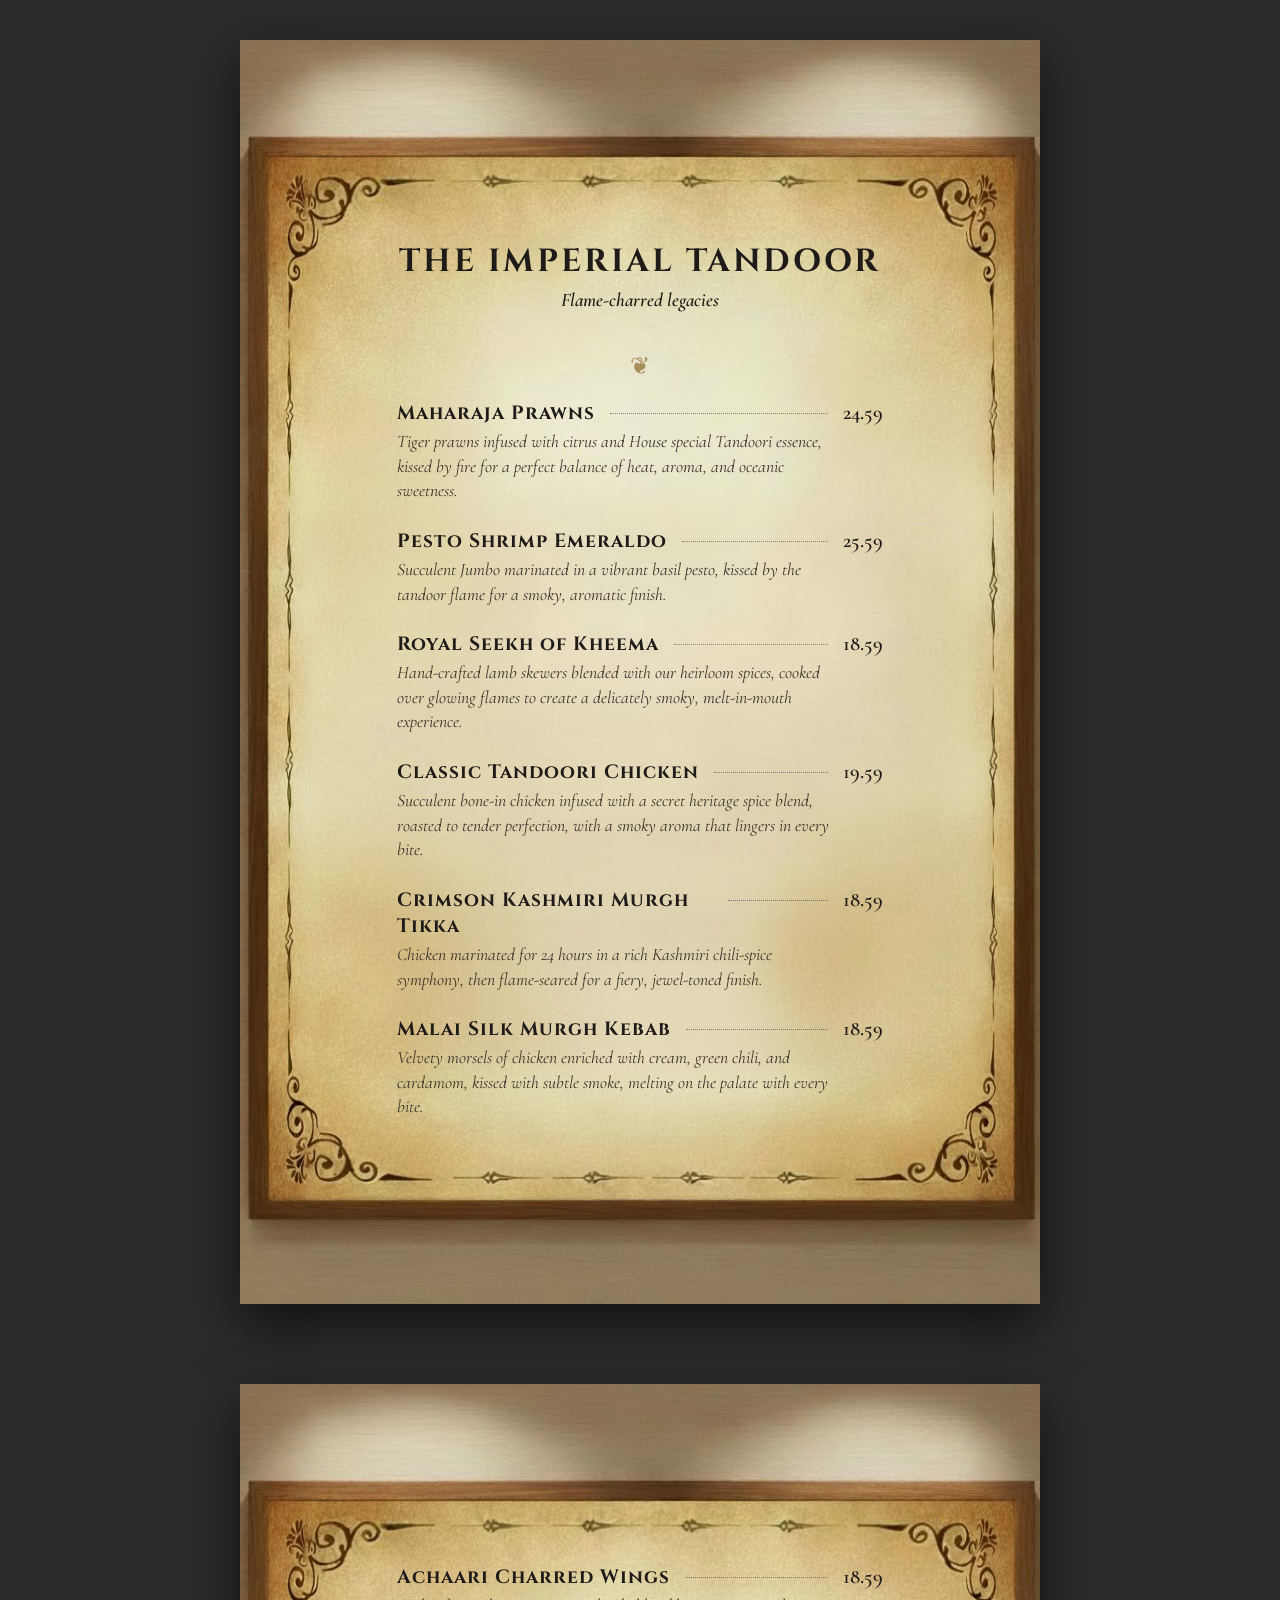
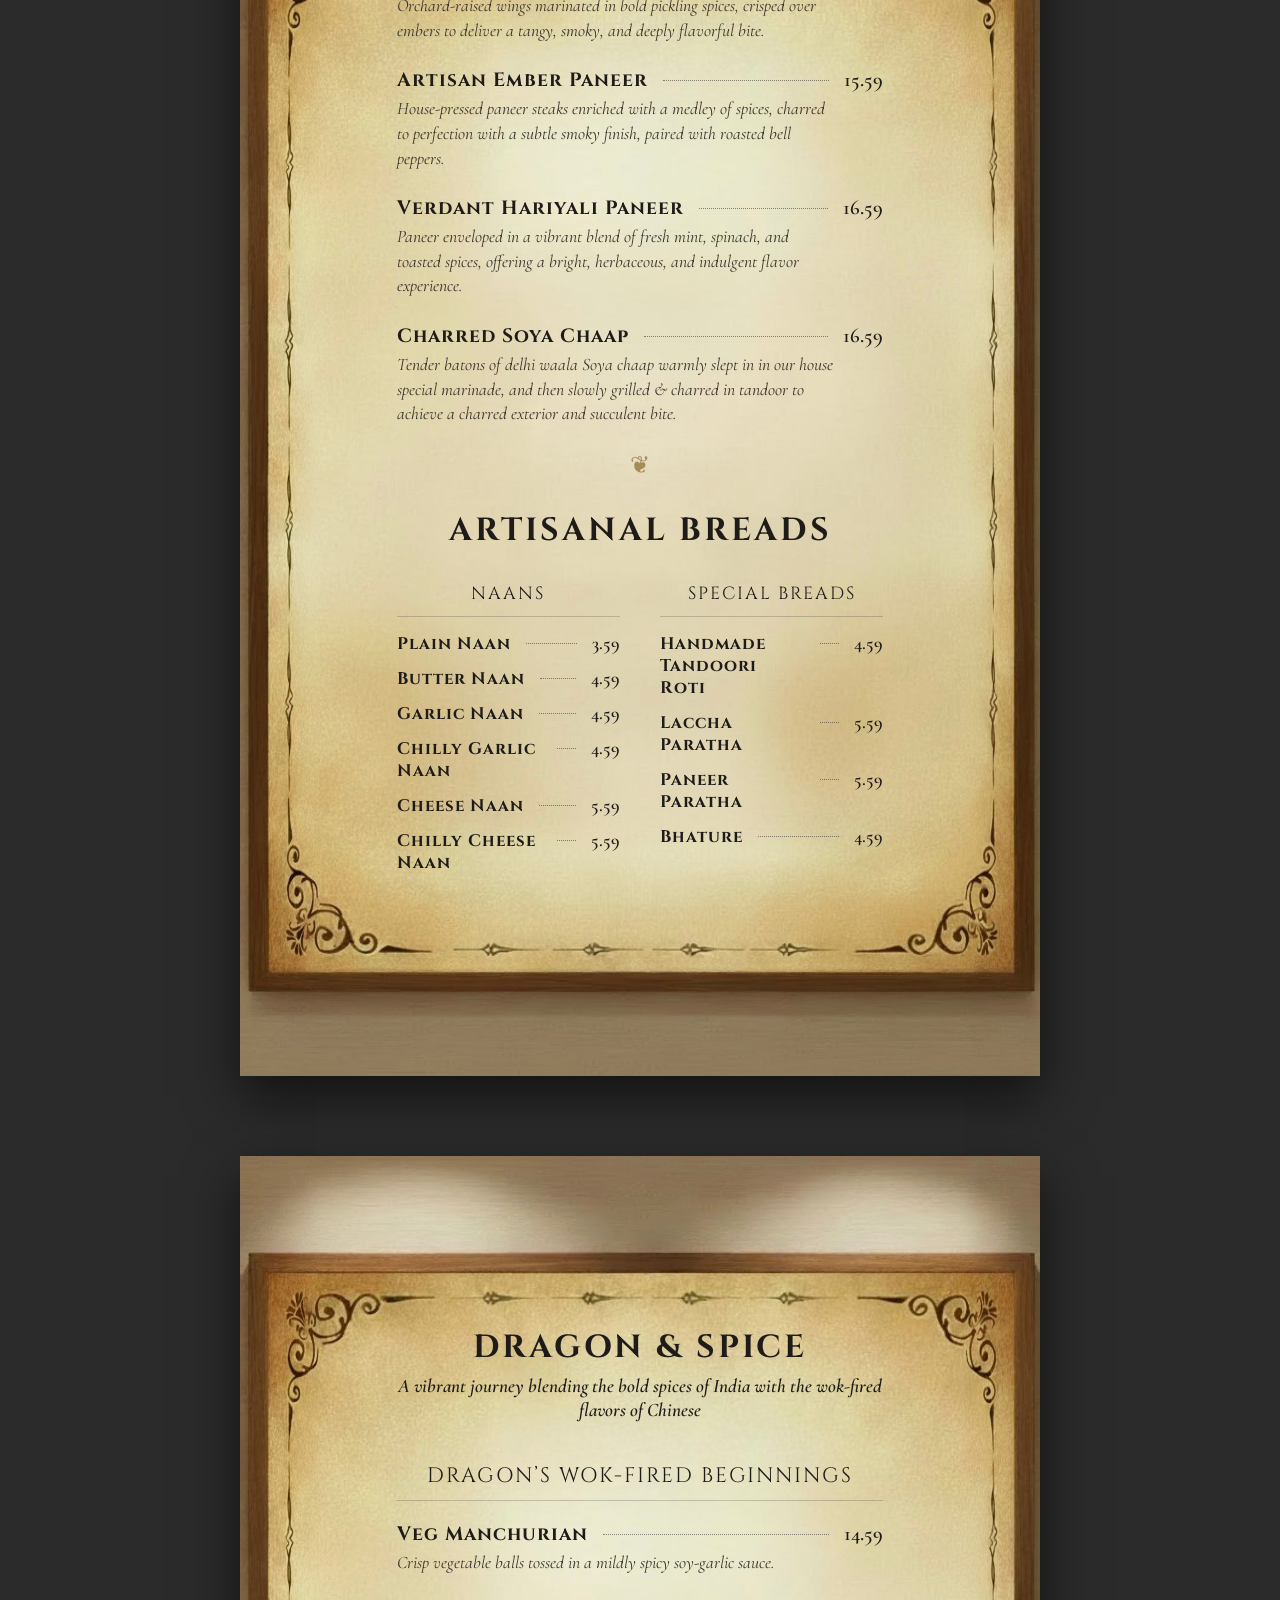
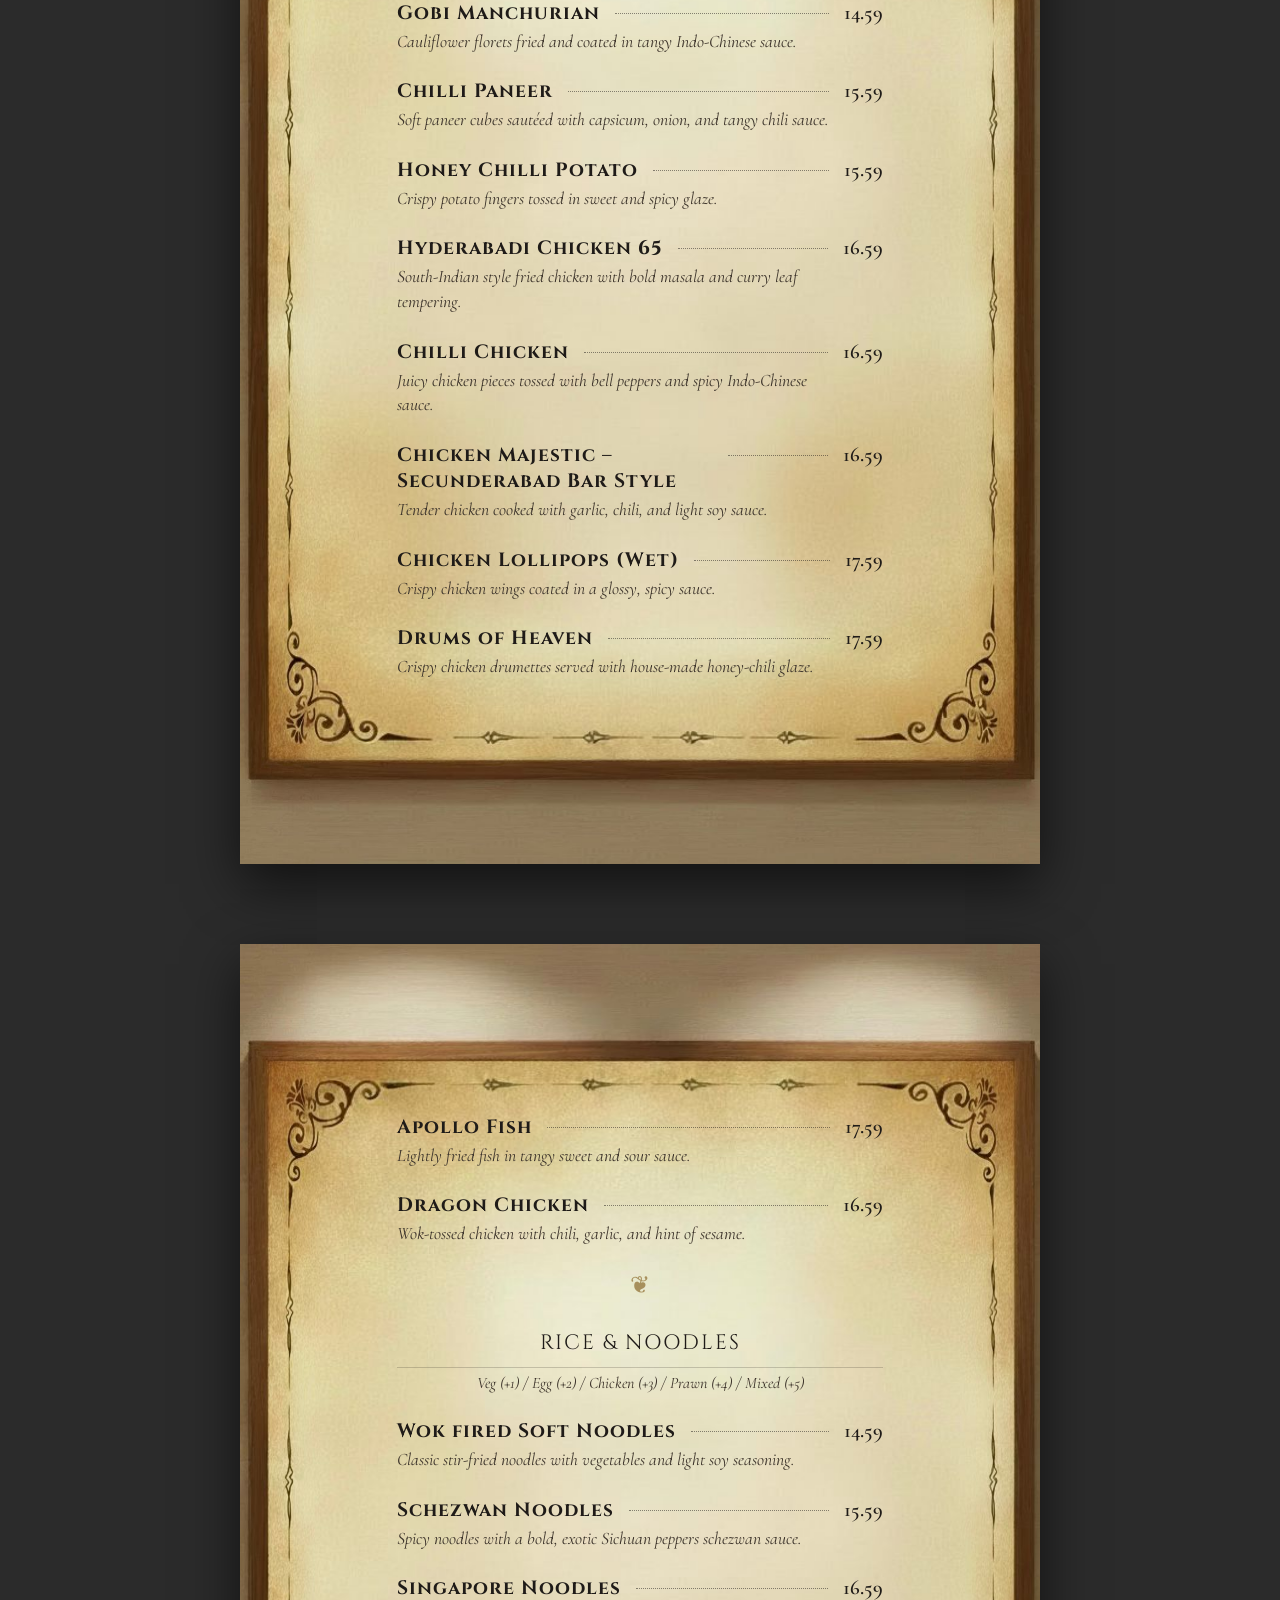
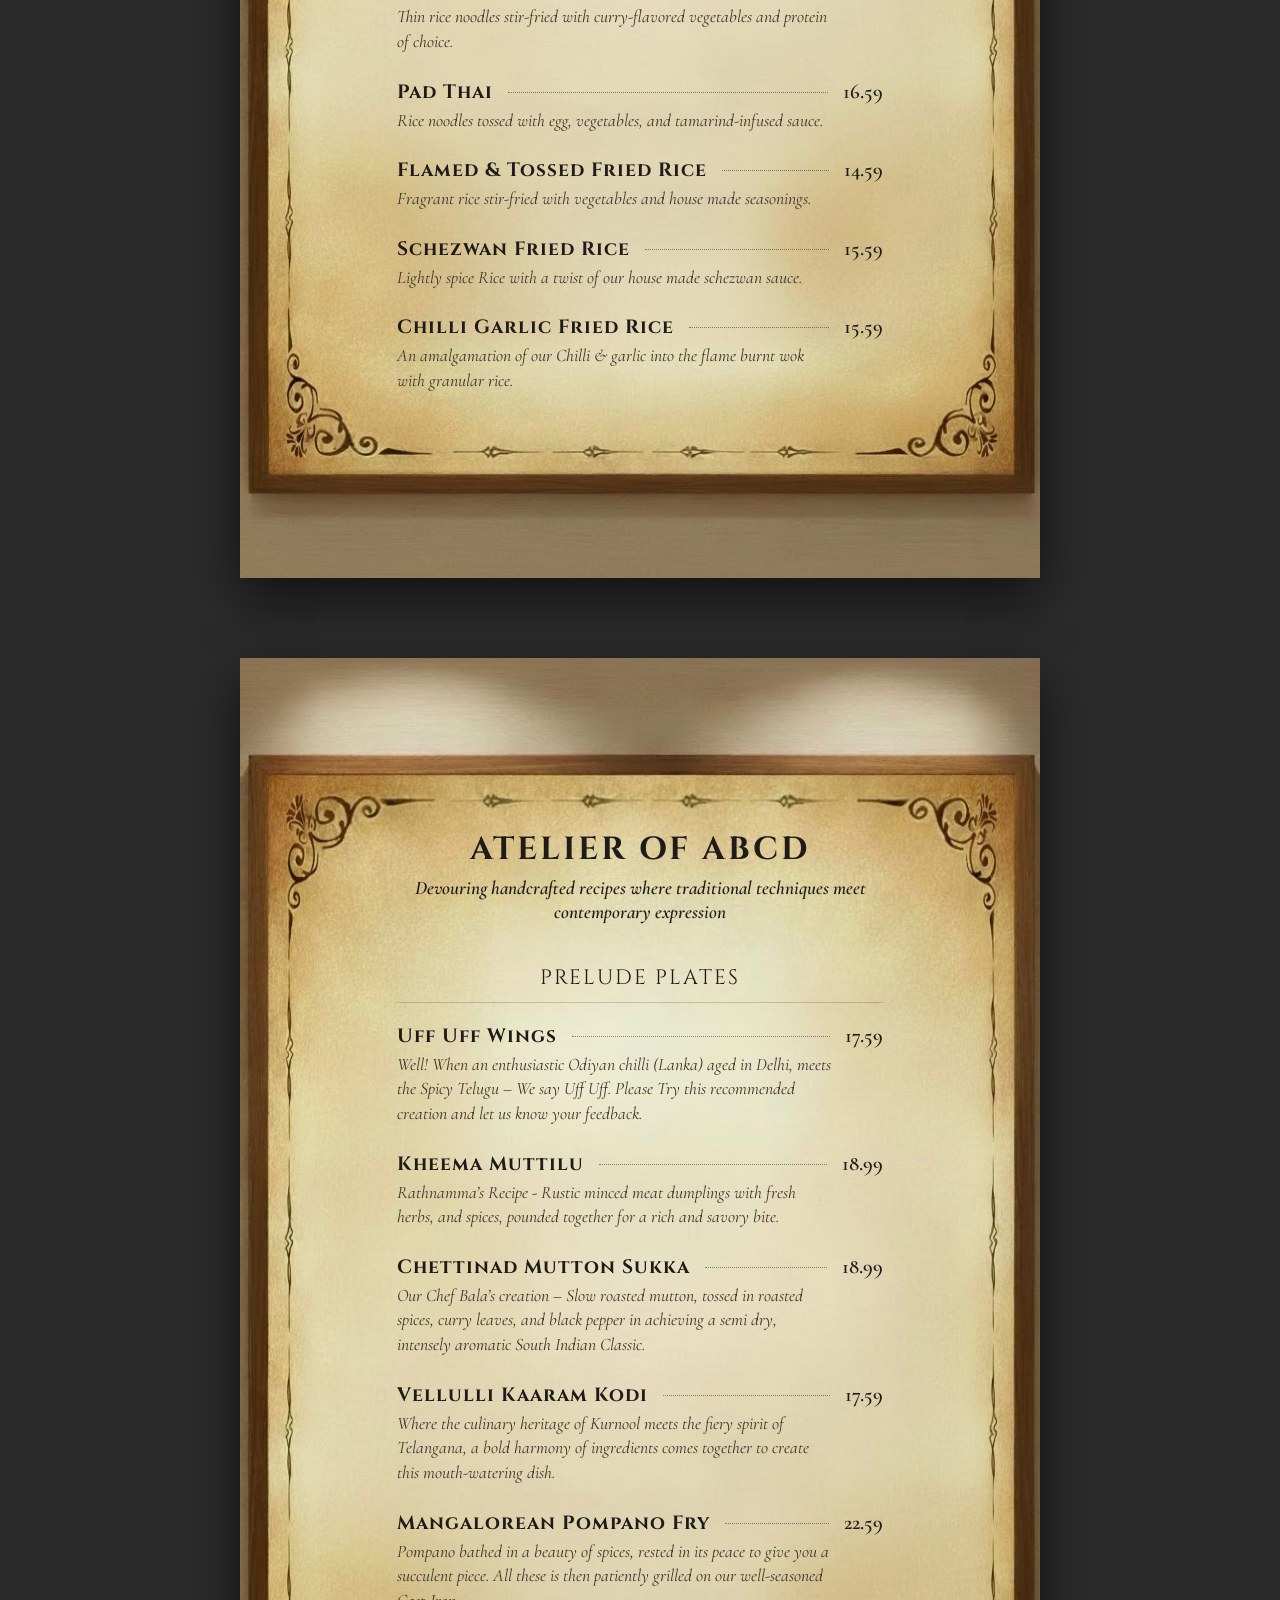
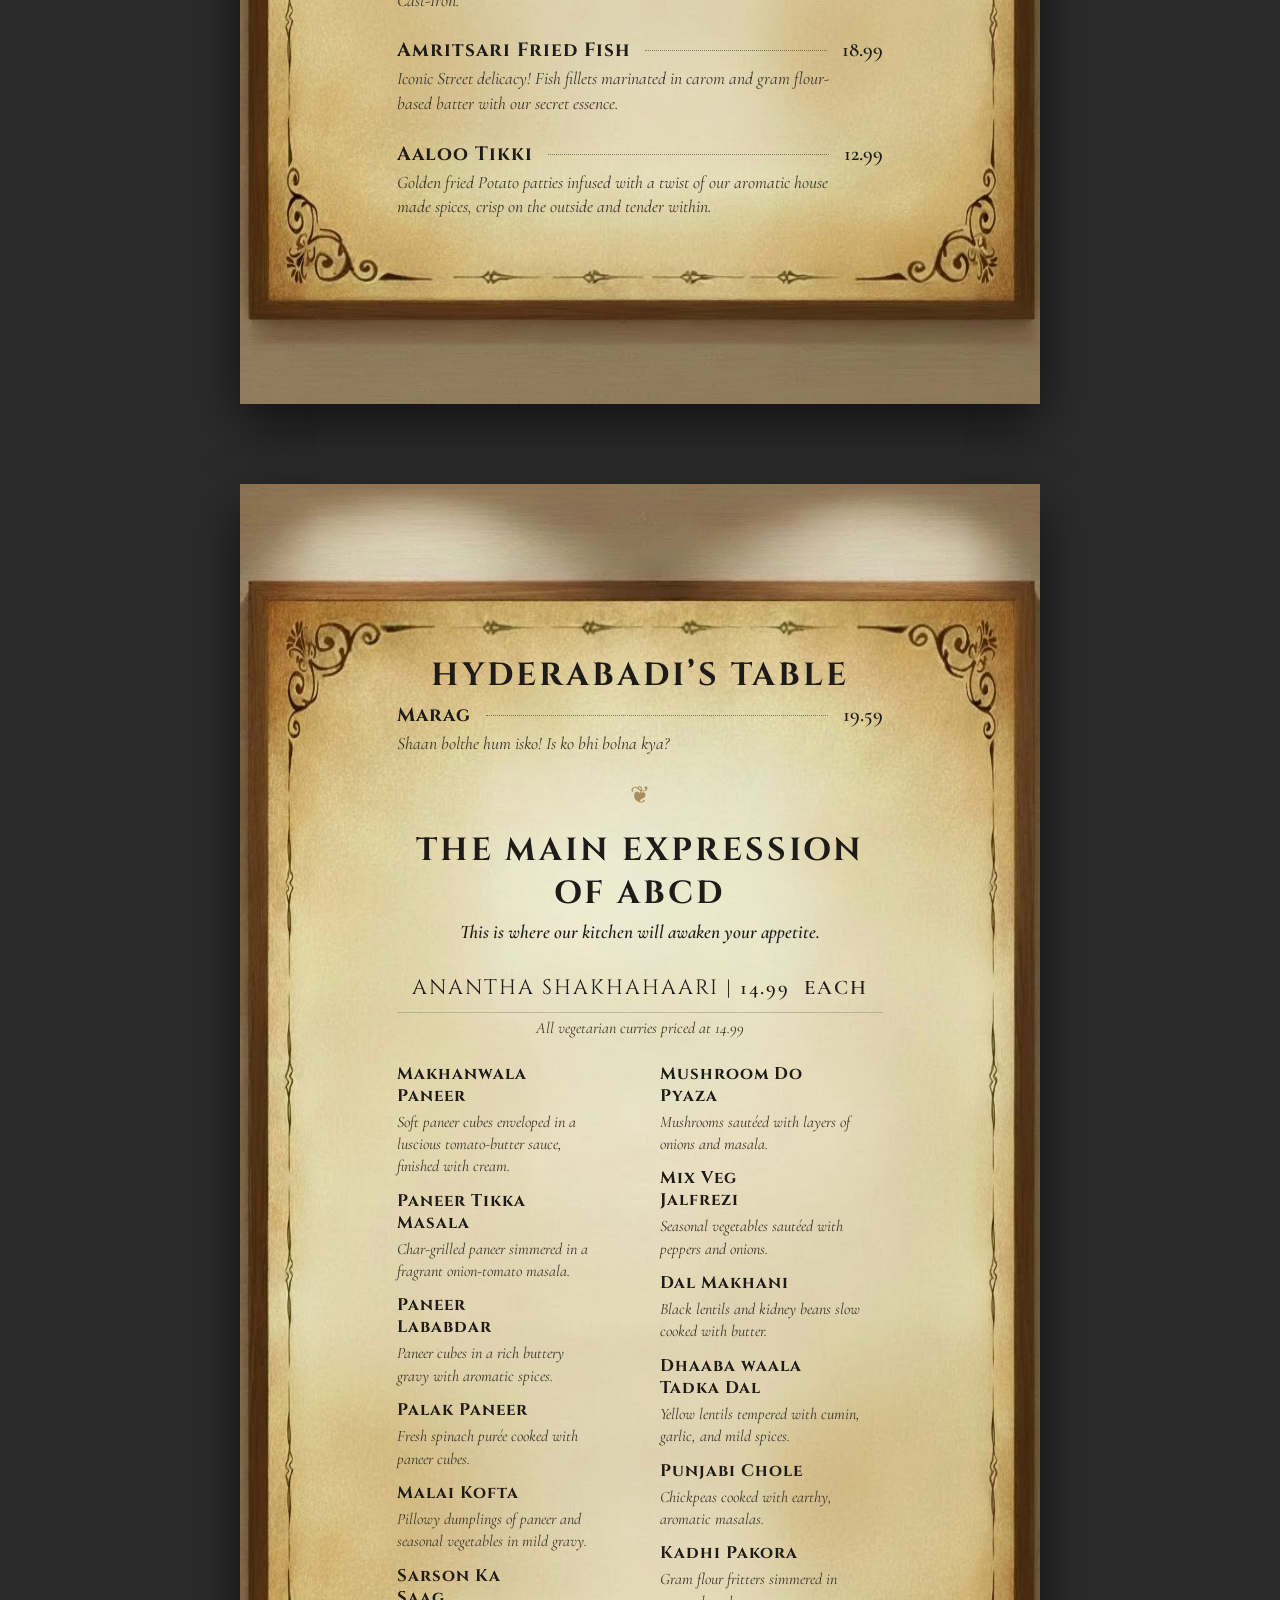
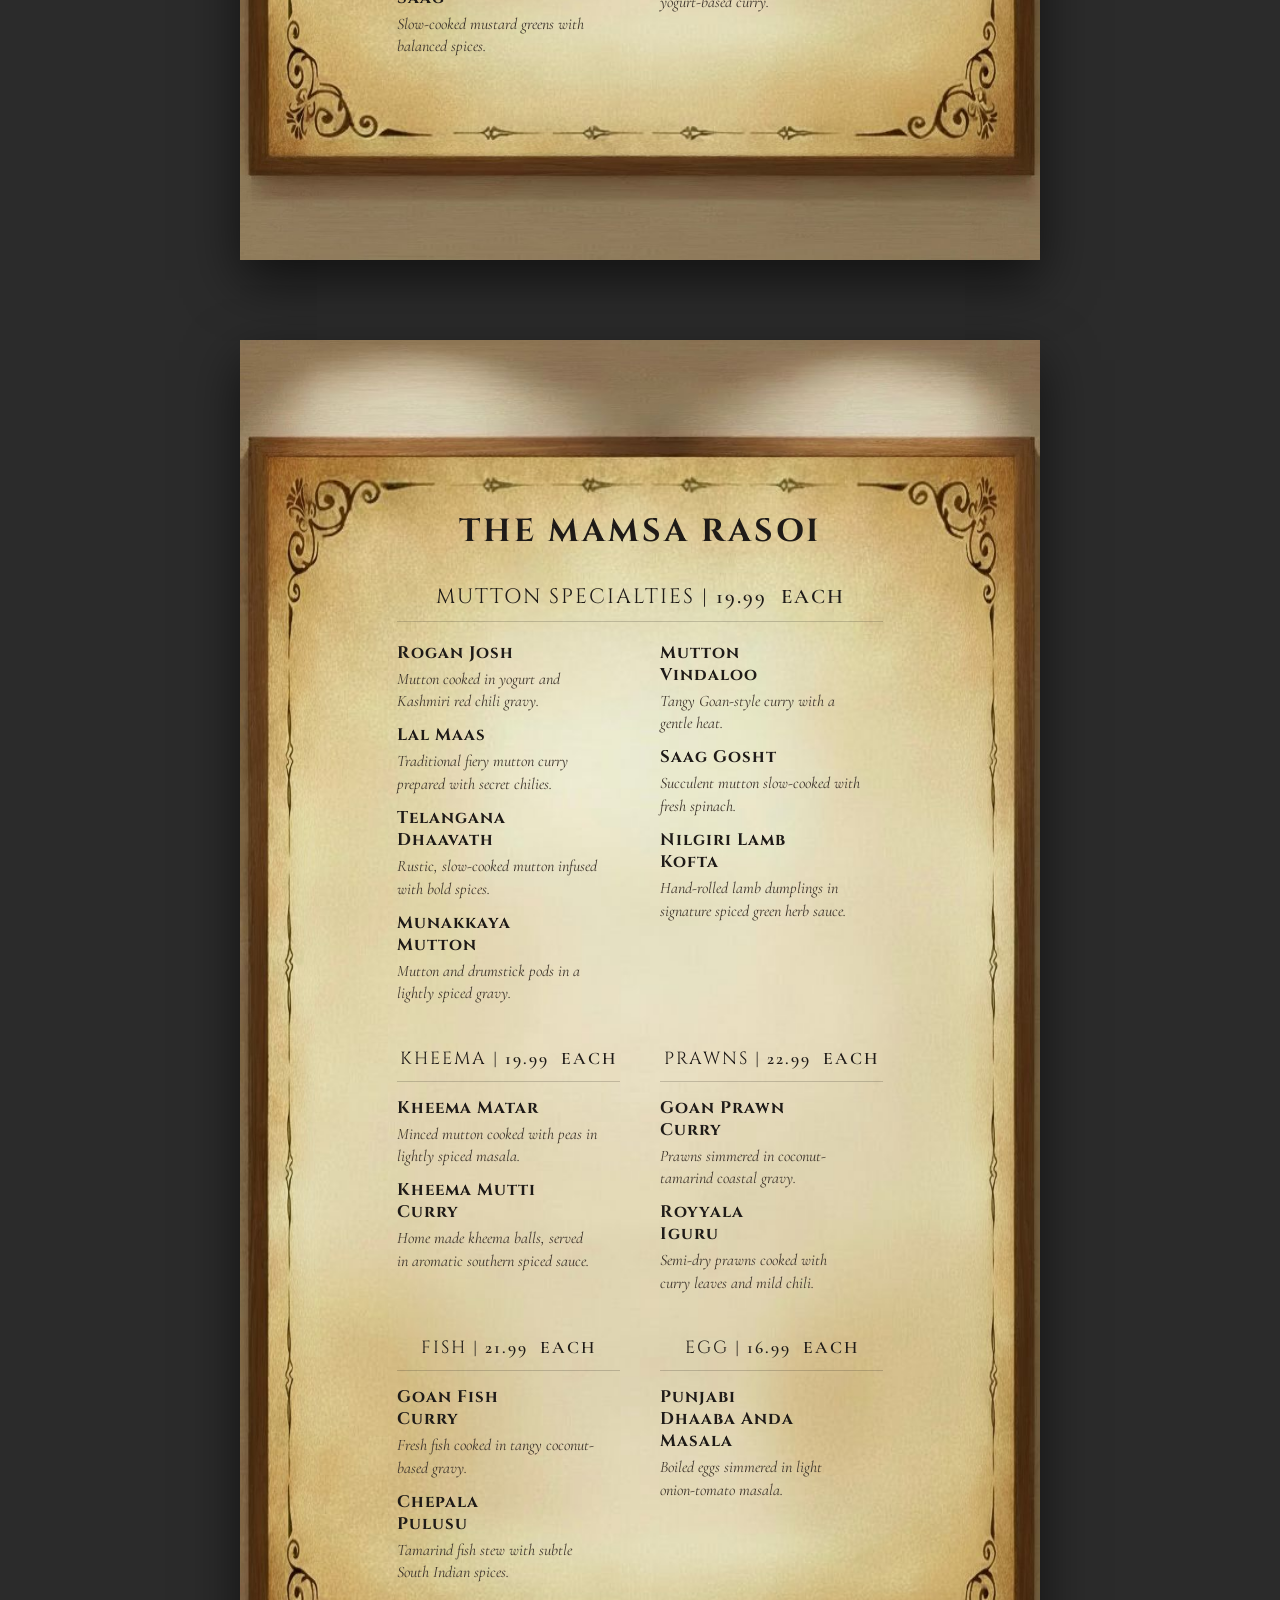
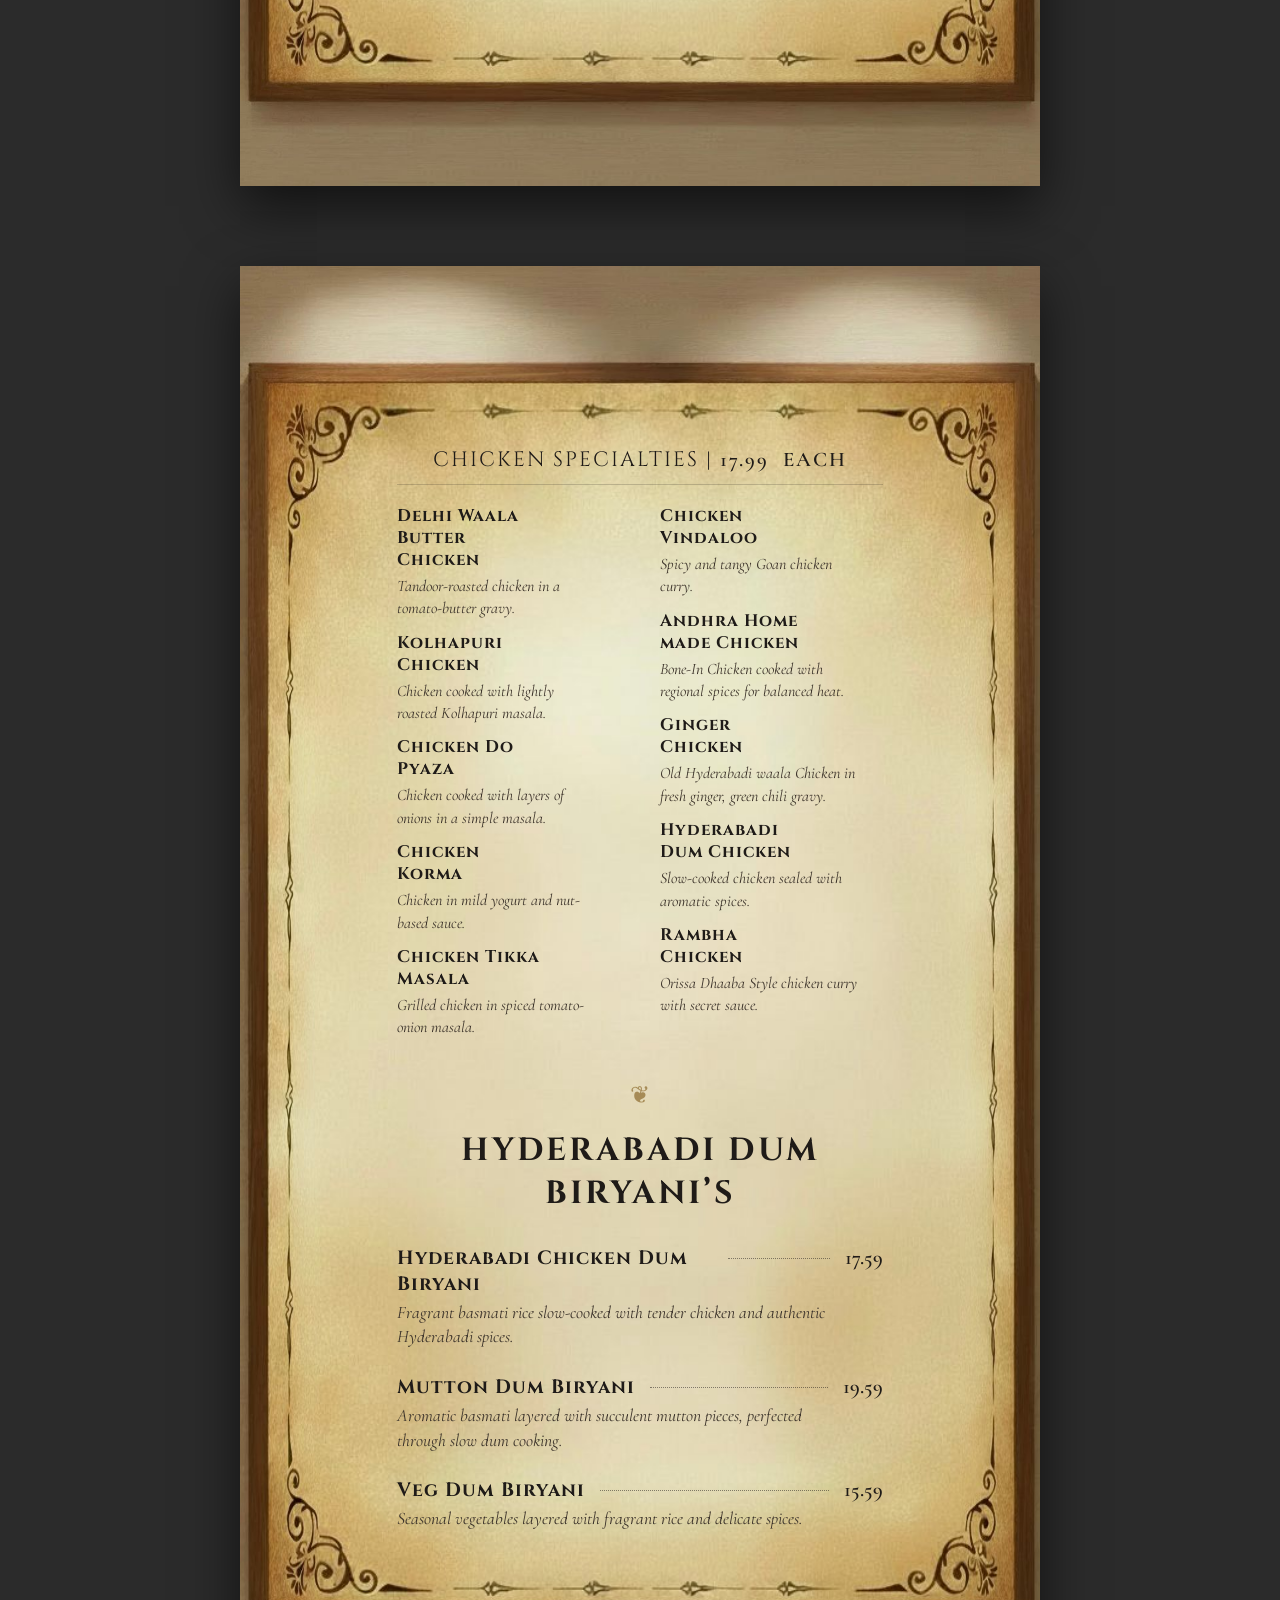
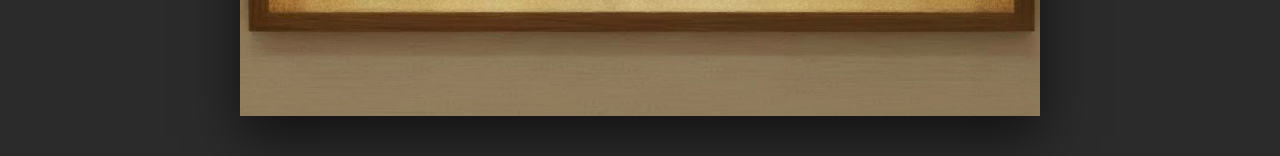
==== index.html @ a505e37c "Update formatting in index.html and update QR URL" ====
<!doctype html>
<html lang="en">

<head>
  <meta charset="UTF-8" />
  <meta name="viewport" content="width=device-width, initial-scale=1.0" />
  <title>The Imperial Tandoor | Launch Menu</title>
  <!-- Elegant Fonts for Michelin-grade feel -->
  <link rel="preconnect" href="https://fonts.googleapis.com" />
  <link rel="preconnect" href="https://fonts.gstatic.com" crossorigin />
  <link
    href="https://fonts.googleapis.com/css2?family=Cinzel:wght@500;700&family=Cormorant+Garamond:ital,wght@0,400;0,600;1,400;1,600&family=Montserrat:wght@300;400&display=swap"
    rel="stylesheet" />

  <style>
    :root {
      --primary-dark: #1f1b18;
      /* Deep rich brown/black for text */
      --accent-gold: #c39b56;
      /* Refined gold for headers/accents */
      --accent-gold-dark: #8c6a2d;
      /* Darker gold for subtle borders */
      --bg-color: #2b2b2b;
      /* Dark outside background */
    }

    body {
      background-color: var(--bg-color);
      margin: 0;
      padding: 0;
      width: 100vw;
      overflow-x: hidden;
      /* Prevent horizontal scrolling */
      display: flex;
      flex-direction: column;
      align-items: center;
    }

    /* 
         * Each menu page acts like a physical page 
         * using the provided image as the background.
         */
    .menu-page {
      width: 100%;
      max-width: 800px;
      position: relative;
      margin: 40px 0;
      /* Spacing between pages */
      box-shadow: 0 20px 50px rgba(0, 0, 0, 0.6);
      box-sizing: border-box;

      /* Responsive Frame using border-image */
      border-style: solid;
      border-width: 120px 80px;
      /* Base frame width maintains 1.5:1 ratio */
      border-image-source: url("menulayout.jpeg");
      border-image-slice: 180 120 fill;
      /* Keep the corners intact, fill the center */
      border-image-repeat: stretch;

      /* Padding to clear text from borders */
      padding: 40px 6%;
      background-color: transparent;
    }

    .menu-page * {
      /* Prevents flex items from unbounded expansion */
      min-width: 0;
    }

    /* Typography */
    h1,
    h2,
    h3,
    h4,
    .price {
      margin: 0;
      padding: 0;
    }

    /* Main Section Titles */
    .section-title {
      font-family: "Cinzel", serif;
      font-size: 2rem;
      text-align: center;
      color: var(--primary-dark);
      text-transform: uppercase;
      letter-spacing: 3px;
      margin-bottom: 5px;
      margin-top: 10px;
    }

    /* Subtitles for sections */
    .section-subtitle {
      font-family: "Cormorant Garamond", serif;
      font-style: italic;
      font-size: 1.2rem;
      text-align: center;
      color: var(--primary-dark);
      margin-bottom: 40px;
      font-weight: 600;
    }

    .section-subtitle-small {
      font-family: "Cinzel", serif;
      font-size: 1.3rem;
      text-align: center;
      color: var(--primary-dark);
      text-transform: uppercase;
      letter-spacing: 2px;
      margin-top: 30px;
      margin-bottom: 20px;
      border-bottom: 1px solid rgba(31, 27, 24, 0.2);
      padding-bottom: 10px;
    }

    /* The menu item container */
    .menu-item {
      margin-bottom: 24px;
      display: flex;
      flex-direction: column;
      width: 100%;
    }

    /* The flex row holding Dish Name and Price */
    .item-header {
      display: flex;
      align-items: baseline;
      justify-content: space-between;
      width: 100%;
    }

    /* Dish Name */
    .item-name {
      font-family: "Cinzel", serif;
      font-size: 1.2rem;
      font-weight: 700;
      color: var(--primary-dark);
      letter-spacing: 1px;
      /* Removed flex-shrink: 0 to allow wrapping on mobile */
      max-width: 65%;
      /* Ensure room for price and leader */
      position: relative;
    }

    /* Dotted leader line between name and price */
    .leader {
      flex-grow: 1;
      border-bottom: 1px dotted rgba(31, 27, 24, 0.5);
      margin: 0 15px;
      position: relative;
      top: -5px;
      /* Adjust alignment to baseline */
    }

    /* Price */
    .price {
      font-family: "Cormorant Garamond", serif;
      font-size: 1.3rem;
      font-weight: 600;
      color: var(--primary-dark);
      flex-shrink: 0;
    }

    /* Description under the dish name */
    .item-desc {
      font-family: "Cormorant Garamond", serif;
      font-size: 1.1rem;
      font-style: italic;
      line-height: 1.4;
      color: #3d342b;
      margin-top: 4px;
      max-width: 90%;
    }

    /* Two Column Layout for specific sections (like breads) */
    .two-column {
      display: flex;
      justify-content: space-between;
      gap: 40px;
      margin-bottom: 30px;
    }

    .column {
      width: 48%;
    }

    .column .section-subtitle-small {
      font-size: 1.1rem;
      margin-top: 0;
      margin-bottom: 15px;
    }

    .column .menu-item {
      margin-bottom: 12px;
    }

    .column .item-name {
      font-size: 1.05rem;
    }

    .column .price {
      font-size: 1.15rem;
    }

    /* Page Breaks and Spacing */
    .spacer {
      flex-grow: 1;
    }

    /* Custom decorative divider */
    .divider {
      text-align: center;
      margin: 20px 0;
      color: var(--accent-gold-dark);
      font-size: 1.5rem;
      opacity: 0.7;
    }

    /* Responsive scaling for mobile devices */
    @media (max-width: 768px) {
      .menu-page {
        border-width: 60px 40px;
        /* Maintains 1.5:1 corner ratio (180:120) and shrinks frame significantly to allow content to breathe */
        padding: 60px 12%;
        /* Drastically increased vertical and horizontal padding to safely clear the intricate corner frame graphics */
        margin: 15px 0;
      }

      .section-title {
        font-size: 1.4rem;
        /* Downscaled for narrow screens */
        letter-spacing: 1px;
      }

      .section-subtitle {
        font-size: 0.95rem;
        margin-bottom: 25px;
      }

      .section-subtitle-small {
        font-size: 1rem;
        margin-top: 15px;
      }

      .item-name {
        font-size: 0.95rem;
      }

      .price {
        font-size: 1.05rem;
      }

      .item-desc {
        font-size: 0.85rem;
        max-width: 100%;
      }

      .two-column {
        flex-direction: column;
        gap: 15px;
      }

      .column {
        width: 100%;
      }
    }
  </style>
</head>

<body>
  <!-- PAGE 1: The Imperial Tandoor / Cover -->
  <div class="menu-page">
    <h1 class="section-title" style="margin-top: 40px">
      THE IMPERIAL TANDOOR
    </h1>
    <div class="section-subtitle">Flame-charred legacies</div>

    <div class="divider">❦</div>

    <div class="menu-item">
      <div class="item-header">
        <div class="item-name">Maharaja Prawns</div>
        <div class="leader"></div>
        <div class="price">24.59</div>
      </div>
      <div class="item-desc">
        Tiger prawns infused with citrus and House special Tandoori essence,
        kissed by fire for a perfect balance of heat, aroma, and oceanic
        sweetness.
      </div>
    </div>

    <div class="menu-item">
      <div class="item-header">
        <div class="item-name">Pesto Shrimp Emeraldo</div>
        <div class="leader"></div>
        <div class="price">25.59</div>
      </div>
      <div class="item-desc">
        Succulent Jumbo marinated in a vibrant basil pesto, kissed by the
        tandoor flame for a smoky, aromatic finish.
      </div>
    </div>

    <div class="menu-item">
      <div class="item-header">
        <div class="item-name">Royal Seekh of Kheema</div>
        <div class="leader"></div>
        <div class="price">18.59</div>
      </div>
      <div class="item-desc">
        Hand-crafted lamb skewers blended with our heirloom spices, cooked
        over glowing flames to create a delicately smoky, melt-in-mouth
        experience.
      </div>
    </div>

    <div class="menu-item">
      <div class="item-header">
        <div class="item-name">Classic Tandoori Chicken</div>
        <div class="leader"></div>
        <div class="price">19.59</div>
      </div>
      <div class="item-desc">
        Succulent bone-in chicken infused with a secret heritage spice blend,
        roasted to tender perfection, with a smoky aroma that lingers in every
        bite.
      </div>
    </div>

    <div class="menu-item">
      <div class="item-header">
        <div class="item-name">Crimson Kashmiri Murgh Tikka</div>
        <div class="leader"></div>
        <div class="price">18.59</div>
      </div>
      <div class="item-desc">
        Chicken marinated for 24 hours in a rich Kashmiri chili-spice
        symphony, then flame-seared for a fiery, jewel-toned finish.
      </div>
    </div>

    <div class="menu-item">
      <div class="item-header">
        <div class="item-name">Malai Silk Murgh Kebab</div>
        <div class="leader"></div>
        <div class="price">18.59</div>
      </div>
      <div class="item-desc">
        Velvety morsels of chicken enriched with cream, green chili, and
        cardamom, kissed with subtle smoke, melting on the palate with every
        bite.
      </div>
    </div>
  </div>

  <!-- PAGE 2: The Imperial Tandoor cont. & Breads -->
  <div class="menu-page">
    <div class="menu-item" style="margin-top: 20px">
      <div class="item-header">
        <div class="item-name">Achaari Charred Wings</div>
        <div class="leader"></div>
        <div class="price">18.59</div>
      </div>
      <div class="item-desc">
        Orchard-raised wings marinated in bold pickling spices, crisped over
        embers to deliver a tangy, smoky, and deeply flavorful bite.
      </div>
    </div>

    <div class="menu-item">
      <div class="item-header">
        <div class="item-name">Artisan Ember Paneer</div>
        <div class="leader"></div>
        <div class="price">15.59</div>
      </div>
      <div class="item-desc">
        House-pressed paneer steaks enriched with a medley of spices, charred
        to perfection with a subtle smoky finish, paired with roasted bell
        peppers.
      </div>
    </div>

    <div class="menu-item">
      <div class="item-header">
        <div class="item-name">Verdant Hariyali Paneer</div>
        <div class="leader"></div>
        <div class="price">16.59</div>
      </div>
      <div class="item-desc">
        Paneer enveloped in a vibrant blend of fresh mint, spinach, and
        toasted spices, offering a bright, herbaceous, and indulgent flavor
        experience.
      </div>
    </div>

    <div class="menu-item">
      <div class="item-header">
        <div class="item-name">Charred Soya Chaap</div>
        <div class="leader"></div>
        <div class="price">16.59</div>
      </div>
      <div class="item-desc">
        Tender batons of delhi waala Soya chaap warmly slept in in our house
        special marinade, and then slowly grilled & charred in tandoor to
        achieve a charred exterior and succulent bite.
      </div>
    </div>

    <div class="divider">❦</div>

    <h1 class="section-title" style="margin-top: 30px">ARTISANAL BREADS</h1>

    <div class="two-column" style="margin-top: 30px">
      <div class="column">
        <div class="section-subtitle-small">NAANS</div>
        <div class="menu-item">
          <div class="item-header">
            <div class="item-name">Plain Naan</div>
            <div class="leader"></div>
            <div class="price">3.59</div>
          </div>
        </div>
        <div class="menu-item">
          <div class="item-header">
            <div class="item-name">Butter Naan</div>
            <div class="leader"></div>
            <div class="price">4.59</div>
          </div>
        </div>
        <div class="menu-item">
          <div class="item-header">
            <div class="item-name">Garlic Naan</div>
            <div class="leader"></div>
            <div class="price">4.59</div>
          </div>
        </div>
        <div class="menu-item">
          <div class="item-header">
            <div class="item-name">Chilly Garlic Naan</div>
            <div class="leader"></div>
            <div class="price">4.59</div>
          </div>
        </div>
        <div class="menu-item">
          <div class="item-header">
            <div class="item-name">Cheese Naan</div>
            <div class="leader"></div>
            <div class="price">5.59</div>
          </div>
        </div>
        <div class="menu-item">
          <div class="item-header">
            <div class="item-name">Chilly Cheese Naan</div>
            <div class="leader"></div>
            <div class="price">5.59</div>
          </div>
        </div>
      </div>
      <div class="column">
        <div class="section-subtitle-small">SPECIAL BREADS</div>
        <div class="menu-item">
          <div class="item-header">
            <div class="item-name">Handmade Tandoori Roti</div>
            <div class="leader"></div>
            <div class="price">4.59</div>
          </div>
        </div>
        <div class="menu-item">
          <div class="item-header">
            <div class="item-name">Laccha Paratha</div>
            <div class="leader"></div>
            <div class="price">5.59</div>
          </div>
        </div>
        <div class="menu-item">
          <div class="item-header">
            <div class="item-name">Paneer Paratha</div>
            <div class="leader"></div>
            <div class="price">5.59</div>
          </div>
        </div>
        <div class="menu-item">
          <div class="item-header">
            <div class="item-name">Bhature</div>
            <div class="leader"></div>
            <div class="price">4.59</div>
          </div>
        </div>
      </div>
    </div>
  </div>

  <!-- PAGE 3: Dragon & Spice -->
  <div class="menu-page">
    <h1 class="section-title">DRAGON & SPICE</h1>
    <div class="section-subtitle">
      A vibrant journey blending the bold spices of India with the wok-fired
      flavors of Chinese
    </div>

    <div class="section-subtitle-small">DRAGON’S WOK-FIRED BEGINNINGS</div>

    <div class="menu-item">
      <div class="item-header">
        <div class="item-name">Veg Manchurian</div>
        <div class="leader"></div>
        <div class="price">14.59</div>
      </div>
      <div class="item-desc">
        Crisp vegetable balls tossed in a mildly spicy soy-garlic sauce.
      </div>
    </div>

    <div class="menu-item">
      <div class="item-header">
        <div class="item-name">Gobi Manchurian</div>
        <div class="leader"></div>
        <div class="price">14.59</div>
      </div>
      <div class="item-desc">
        Cauliflower florets fried and coated in tangy Indo-Chinese sauce.
      </div>
    </div>

    <div class="menu-item">
      <div class="item-header">
        <div class="item-name">Chilli Paneer</div>
        <div class="leader"></div>
        <div class="price">15.59</div>
      </div>
      <div class="item-desc">
        Soft paneer cubes sautéed with capsicum, onion, and tangy chili sauce.
      </div>
    </div>

    <div class="menu-item">
      <div class="item-header">
        <div class="item-name">Honey Chilli Potato</div>
        <div class="leader"></div>
        <div class="price">15.59</div>
      </div>
      <div class="item-desc">
        Crispy potato fingers tossed in sweet and spicy glaze.
      </div>
    </div>

    <div class="menu-item">
      <div class="item-header">
        <div class="item-name">Hyderabadi Chicken 65</div>
        <div class="leader"></div>
        <div class="price">16.59</div>
      </div>
      <div class="item-desc">
        South-Indian style fried chicken with bold masala and curry leaf
        tempering.
      </div>
    </div>

    <div class="menu-item">
      <div class="item-header">
        <div class="item-name">Chilli Chicken</div>
        <div class="leader"></div>
        <div class="price">16.59</div>
      </div>
      <div class="item-desc">
        Juicy chicken pieces tossed with bell peppers and spicy Indo-Chinese
        sauce.
      </div>
    </div>

    <div class="menu-item">
      <div class="item-header">
        <div class="item-name">Chicken Majestic – Secunderabad Bar Style</div>
        <div class="leader"></div>
        <div class="price">16.59</div>
      </div>
      <div class="item-desc">
        Tender chicken cooked with garlic, chili, and light soy sauce.
      </div>
    </div>

    <div class="menu-item">
      <div class="item-header">
        <div class="item-name">Chicken Lollipops (Wet)</div>
        <div class="leader"></div>
        <div class="price">17.59</div>
      </div>
      <div class="item-desc">
        Crispy chicken wings coated in a glossy, spicy sauce.
      </div>
    </div>

    <div class="menu-item">
      <div class="item-header">
        <div class="item-name">Drums of Heaven</div>
        <div class="leader"></div>
        <div class="price">17.59</div>
      </div>
      <div class="item-desc">
        Crispy chicken drumettes served with house-made honey-chili glaze.
      </div>
    </div>
  </div>

  <!-- PAGE 4: Noodle & Rice & Atelier Beginnings -->
  <div class="menu-page">
    <div class="menu-item" style="margin-top: 10px">
      <div class="item-header">
        <div class="item-name">Apollo Fish</div>
        <div class="leader"></div>
        <div class="price">17.59</div>
      </div>
      <div class="item-desc">
        Lightly fried fish in tangy sweet and sour sauce.
      </div>
    </div>

    <div class="menu-item">
      <div class="item-header">
        <div class="item-name">Dragon Chicken</div>
        <div class="leader"></div>
        <div class="price">16.59</div>
      </div>
      <div class="item-desc">
        Wok-tossed chicken with chili, garlic, and hint of sesame.
      </div>
    </div>

    <div class="divider">❦</div>

    <div class="section-subtitle-small">RICE & NOODLES</div>
    <p style="
          text-align: center;
          font-family: &quot;Cormorant Garamond&quot;, serif;
          font-style: italic;
          color: #3d342b;
          margin-top: -15px;
          margin-bottom: 25px;
        ">
      Veg (+1) / Egg (+2) / Chicken (+3) / Prawn (+4) / Mixed (+5)
    </p>

    <div class="menu-item">
      <div class="item-header">
        <div class="item-name">Wok fired Soft Noodles</div>
        <div class="leader"></div>
        <div class="price">14.59</div>
      </div>
      <div class="item-desc">
        Classic stir-fried noodles with vegetables and light soy seasoning.
      </div>
    </div>

    <div class="menu-item">
      <div class="item-header">
        <div class="item-name">Schezwan Noodles</div>
        <div class="leader"></div>
        <div class="price">15.59</div>
      </div>
      <div class="item-desc">
        Spicy noodles with a bold, exotic Sichuan peppers schezwan sauce.
      </div>
    </div>

    <div class="menu-item">
      <div class="item-header">
        <div class="item-name">Singapore Noodles</div>
        <div class="leader"></div>
        <div class="price">16.59</div>
      </div>
      <div class="item-desc">
        Thin rice noodles stir-fried with curry-flavored vegetables and
        protein of choice.
      </div>
    </div>

    <div class="menu-item">
      <div class="item-header">
        <div class="item-name">Pad Thai</div>
        <div class="leader"></div>
        <div class="price">16.59</div>
      </div>
      <div class="item-desc">
        Rice noodles tossed with egg, vegetables, and tamarind-infused sauce.
      </div>
    </div>

    <div class="menu-item">
      <div class="item-header">
        <div class="item-name">Flamed & Tossed Fried Rice</div>
        <div class="leader"></div>
        <div class="price">14.59</div>
      </div>
      <div class="item-desc">
        Fragrant rice stir-fried with vegetables and house made seasonings.
      </div>
    </div>

    <div class="menu-item">
      <div class="item-header">
        <div class="item-name">Schezwan Fried Rice</div>
        <div class="leader"></div>
        <div class="price">15.59</div>
      </div>
      <div class="item-desc">
        Lightly spice Rice with a twist of our house made schezwan sauce.
      </div>
    </div>

    <div class="menu-item">
      <div class="item-header">
        <div class="item-name">Chilli Garlic Fried Rice</div>
        <div class="leader"></div>
        <div class="price">15.59</div>
      </div>
      <div class="item-desc">
        An amalgamation of our Chilli & garlic into the flame burnt wok with
        granular rice.
      </div>
    </div>
  </div>

  <!-- PAGE 5: ATELIER OF ABCD -->
  <div class="menu-page">
    <h1 class="section-title">ATELIER OF ABCD</h1>
    <div class="section-subtitle">
      Devouring handcrafted recipes where traditional techniques meet
      contemporary expression
    </div>

    <div class="section-subtitle-small">PRELUDE PLATES</div>

    <div class="menu-item">
      <div class="item-header">
        <div class="item-name">Uff Uff Wings</div>
        <div class="leader"></div>
        <div class="price">17.59</div>
      </div>
      <div class="item-desc">
        Well! When an enthusiastic Odiyan chilli (Lanka) aged in Delhi, meets
        the Spicy Telugu – We say Uff Uff. Please Try this recommended
        creation and let us know your feedback.
      </div>
    </div>

    <div class="menu-item">
      <div class="item-header">
        <div class="item-name">Kheema Muttilu</div>
        <div class="leader"></div>
        <div class="price">18.99</div>
      </div>
      <div class="item-desc">
        Rathnamma’s Recipe - Rustic minced meat dumplings with fresh herbs,
        and spices, pounded together for a rich and savory bite.
      </div>
    </div>

    <div class="menu-item">
      <div class="item-header">
        <div class="item-name">Chettinad Mutton Sukka</div>
        <div class="leader"></div>
        <div class="price">18.99</div>
      </div>
      <div class="item-desc">
        Our Chef Bala’s creation – Slow roasted mutton, tossed in roasted
        spices, curry leaves, and black pepper in achieving a semi dry,
        intensely aromatic South Indian Classic.
      </div>
    </div>

    <div class="menu-item">
      <div class="item-header">
        <div class="item-name">Vellulli Kaaram Kodi</div>
        <div class="leader"></div>
        <div class="price">17.59</div>
      </div>
      <div class="item-desc">
        Where the culinary heritage of Kurnool meets the fiery spirit of
        Telangana, a bold harmony of ingredients comes together to create this
        mouth-watering dish.
      </div>
    </div>

    <div class="menu-item">
      <div class="item-header">
        <div class="item-name">Mangalorean Pompano Fry</div>
        <div class="leader"></div>
        <div class="price">22.59</div>
      </div>
      <div class="item-desc">
        Pompano bathed in a beauty of spices, rested in its peace to give you
        a succulent piece. All these is then patiently grilled on our
        well-seasoned Cast-Iron.
      </div>
    </div>

    <div class="menu-item">
      <div class="item-header">
        <div class="item-name">Amritsari Fried Fish</div>
        <div class="leader"></div>
        <div class="price">18.99</div>
      </div>
      <div class="item-desc">
        Iconic Street delicacy! Fish fillets marinated in carom and gram
        flour-based batter with our secret essence.
      </div>
    </div>

    <div class="menu-item">
      <div class="item-header">
        <div class="item-name">Aaloo Tikki</div>
        <div class="leader"></div>
        <div class="price">12.99</div>
      </div>
      <div class="item-desc">
        Golden fried Potato patties infused with a twist of our aromatic house
        made spices, crisp on the outside and tender within.
      </div>
    </div>
  </div>

  <!-- PAGE 6: Hyderabadi & Main Expression (Veg) -->
  <div class="menu-page">
    <h1 class="section-title">HYDERABADI’S TABLE</h1>

    <div class="menu-item">
      <div class="item-header">
        <div class="item-name">Marag</div>
        <div class="leader"></div>
        <div class="price">19.59</div>
      </div>
      <div class="item-desc">Shaan bolthe hum isko! Is ko bhi bolna kya?</div>
    </div>

    <div class="divider">❦</div>

    <h1 class="section-title">THE MAIN EXPRESSION OF ABCD</h1>
    <div class="section-subtitle" style="margin-bottom: 20px">
      This is where our kitchen will awaken your appetite.
    </div>

    <div class="section-subtitle-small">
      ANANTHA SHAKHAHAARI |
      <span style="
            font-family: &quot;Cormorant Garamond&quot;, serif;
            color: var(--primary-dark);
            font-weight: 600;
          ">14.99 &nbsp;Each</span>
    </div>
    <p style="
          text-align: center;
          font-family: &quot;Cormorant Garamond&quot;, serif;
          font-style: italic;
          color: #3d342b;
          margin-top: -15px;
          margin-bottom: 25px;
        ">
      All vegetarian curries priced at 14.99
    </p>

    <div class="two-column">
      <div class="column">
        <div class="menu-item">
          <div class="item-header">
            <div class="item-name" style="font-size: 1.05rem">
              Makhanwala Paneer
            </div>
          </div>
          <div class="item-desc" style="font-size: 1rem">
            Soft paneer cubes enveloped in a luscious tomato-butter sauce,
            finished with cream.
          </div>
        </div>
        <div class="menu-item">
          <div class="item-header">
            <div class="item-name" style="font-size: 1.05rem">
              Paneer Tikka Masala
            </div>
          </div>
          <div class="item-desc" style="font-size: 1rem">
            Char-grilled paneer simmered in a fragrant onion-tomato masala.
          </div>
        </div>
        <div class="menu-item">
          <div class="item-header">
            <div class="item-name" style="font-size: 1.05rem">
              Paneer Lababdar
            </div>
          </div>
          <div class="item-desc" style="font-size: 1rem">
            Paneer cubes in a rich buttery gravy with aromatic spices.
          </div>
        </div>
        <div class="menu-item">
          <div class="item-header">
            <div class="item-name" style="font-size: 1.05rem">
              Palak Paneer
            </div>
          </div>
          <div class="item-desc" style="font-size: 1rem">
            Fresh spinach purée cooked with paneer cubes.
          </div>
        </div>
        <div class="menu-item">
          <div class="item-header">
            <div class="item-name" style="font-size: 1.05rem">
              Malai Kofta
            </div>
          </div>
          <div class="item-desc" style="font-size: 1rem">
            Pillowy dumplings of paneer and seasonal vegetables in mild gravy.
          </div>
        </div>
        <div class="menu-item">
          <div class="item-header">
            <div class="item-name" style="font-size: 1.05rem">
              Sarson Ka Saag
            </div>
          </div>
          <div class="item-desc" style="font-size: 1rem">
            Slow-cooked mustard greens with balanced spices.
          </div>
        </div>
      </div>
      <div class="column">
        <div class="menu-item">
          <div class="item-header">
            <div class="item-name" style="font-size: 1.05rem">
              Mushroom Do Pyaza
            </div>
          </div>
          <div class="item-desc" style="font-size: 1rem">
            Mushrooms sautéed with layers of onions and masala.
          </div>
        </div>
        <div class="menu-item">
          <div class="item-header">
            <div class="item-name" style="font-size: 1.05rem">
              Mix Veg Jalfrezi
            </div>
          </div>
          <div class="item-desc" style="font-size: 1rem">
            Seasonal vegetables sautéed with peppers and onions.
          </div>
        </div>
        <div class="menu-item">
          <div class="item-header">
            <div class="item-name" style="font-size: 1.05rem">
              Dal Makhani
            </div>
          </div>
          <div class="item-desc" style="font-size: 1rem">
            Black lentils and kidney beans slow cooked with butter.
          </div>
        </div>
        <div class="menu-item">
          <div class="item-header">
            <div class="item-name" style="font-size: 1.05rem">
              Dhaaba waala Tadka Dal
            </div>
          </div>
          <div class="item-desc" style="font-size: 1rem">
            Yellow lentils tempered with cumin, garlic, and mild spices.
          </div>
        </div>
        <div class="menu-item">
          <div class="item-header">
            <div class="item-name" style="font-size: 1.05rem">
              Punjabi Chole
            </div>
          </div>
          <div class="item-desc" style="font-size: 1rem">
            Chickpeas cooked with earthy, aromatic masalas.
          </div>
        </div>
        <div class="menu-item">
          <div class="item-header">
            <div class="item-name" style="font-size: 1.05rem">
              Kadhi Pakora
            </div>
          </div>
          <div class="item-desc" style="font-size: 1rem">
            Gram flour fritters simmered in yogurt-based curry.
          </div>
        </div>
      </div>
    </div>
  </div>

  <!-- PAGE 7: The Mamsa Rasoi -->
  <div class="menu-page">
    <h1 class="section-title">THE MAMSA RASOI</h1>

    <div class="section-subtitle-small">
      MUTTON SPECIALTIES |
      <span style="
            font-family: &quot;Cormorant Garamond&quot;, serif;
            color: var(--primary-dark);
            font-weight: 600;
          ">19.99 &nbsp;Each</span>
    </div>
    <div class="two-column">
      <div class="column">
        <div class="menu-item">
          <div class="item-header">
            <div class="item-name" style="font-size: 1.05rem">Rogan Josh</div>
          </div>
          <div class="item-desc" style="font-size: 1rem">
            Mutton cooked in yogurt and Kashmiri red chili gravy.
          </div>
        </div>
        <div class="menu-item">
          <div class="item-header">
            <div class="item-name" style="font-size: 1.05rem">Lal Maas</div>
          </div>
          <div class="item-desc" style="font-size: 1rem">
            Traditional fiery mutton curry prepared with secret chilies.
          </div>
        </div>
        <div class="menu-item">
          <div class="item-header">
            <div class="item-name" style="font-size: 1.05rem">
              Telangana Dhaavath
            </div>
          </div>
          <div class="item-desc" style="font-size: 1rem">
            Rustic, slow-cooked mutton infused with bold spices.
          </div>
        </div>
        <div class="menu-item">
          <div class="item-header">
            <div class="item-name" style="font-size: 1.05rem">
              Munakkaya Mutton
            </div>
          </div>
          <div class="item-desc" style="font-size: 1rem">
            Mutton and drumstick pods in a lightly spiced gravy.
          </div>
        </div>
      </div>
      <div class="column">
        <div class="menu-item">
          <div class="item-header">
            <div class="item-name" style="font-size: 1.05rem">
              Mutton Vindaloo
            </div>
          </div>
          <div class="item-desc" style="font-size: 1rem">
            Tangy Goan-style curry with a gentle heat.
          </div>
        </div>
        <div class="menu-item">
          <div class="item-header">
            <div class="item-name" style="font-size: 1.05rem">Saag Gosht</div>
          </div>
          <div class="item-desc" style="font-size: 1rem">
            Succulent mutton slow-cooked with fresh spinach.
          </div>
        </div>
        <div class="menu-item">
          <div class="item-header">
            <div class="item-name" style="font-size: 1.05rem">
              Nilgiri Lamb Kofta
            </div>
          </div>
          <div class="item-desc" style="font-size: 1rem">
            Hand-rolled lamb dumplings in signature spiced green herb sauce.
          </div>
        </div>
      </div>
    </div>

    <div class="two-column">
      <div class="column">
        <div class="section-subtitle-small">
          KHEEMA |
          <span style="
                font-family: &quot;Cormorant Garamond&quot;, serif;
                color: var(--primary-dark);
                font-weight: 600;
              ">19.99 &nbsp;Each</span>
        </div>
        <div class="menu-item">
          <div class="item-header">
            <div class="item-name" style="font-size: 1.05rem">
              Kheema Matar
            </div>
          </div>
          <div class="item-desc" style="font-size: 1rem">
            Minced mutton cooked with peas in lightly spiced masala.
          </div>
        </div>
        <div class="menu-item">
          <div class="item-header">
            <div class="item-name" style="font-size: 1.05rem">
              Kheema Mutti Curry
            </div>
          </div>
          <div class="item-desc" style="font-size: 1rem">
            Home made kheema balls, served in aromatic southern spiced sauce.
          </div>
        </div>
      </div>
      <div class="column">
        <div class="section-subtitle-small">
          PRAWNS |
          <span style="
                font-family: &quot;Cormorant Garamond&quot;, serif;
                color: var(--primary-dark);
                font-weight: 600;
              ">22.99 &nbsp;Each</span>
        </div>
        <div class="menu-item">
          <div class="item-header">
            <div class="item-name" style="font-size: 1.05rem">
              Goan Prawn Curry
            </div>
          </div>
          <div class="item-desc" style="font-size: 1rem">
            Prawns simmered in coconut-tamarind coastal gravy.
          </div>
        </div>
        <div class="menu-item">
          <div class="item-header">
            <div class="item-name" style="font-size: 1.05rem">
              Royyala Iguru
            </div>
          </div>
          <div class="item-desc" style="font-size: 1rem">
            Semi-dry prawns cooked with curry leaves and mild chili.
          </div>
        </div>
      </div>
    </div>

    <div class="two-column">
      <div class="column">
        <div class="section-subtitle-small">
          FISH |
          <span style="
                font-family: &quot;Cormorant Garamond&quot;, serif;
                color: var(--primary-dark);
                font-weight: 600;
              ">21.99 &nbsp;Each</span>
        </div>
        <div class="menu-item">
          <div class="item-header">
            <div class="item-name" style="font-size: 1.05rem">
              Goan Fish Curry
            </div>
          </div>
          <div class="item-desc" style="font-size: 1rem">
            Fresh fish cooked in tangy coconut-based gravy.
          </div>
        </div>
        <div class="menu-item">
          <div class="item-header">
            <div class="item-name" style="font-size: 1.05rem">
              Chepala Pulusu
            </div>
          </div>
          <div class="item-desc" style="font-size: 1rem">
            Tamarind fish stew with subtle South Indian spices.
          </div>
        </div>
      </div>
      <div class="column">
        <div class="section-subtitle-small">
          EGG |
          <span style="
                font-family: &quot;Cormorant Garamond&quot;, serif;
                color: var(--primary-dark);
                font-weight: 600;
              ">16.99 &nbsp;Each</span>
        </div>
        <div class="menu-item">
          <div class="item-header">
            <div class="item-name" style="font-size: 1.05rem">
              Punjabi Dhaaba Anda Masala
            </div>
          </div>
          <div class="item-desc" style="font-size: 1rem">
            Boiled eggs simmered in light onion-tomato masala.
          </div>
        </div>
      </div>
    </div>
  </div>

  <!-- PAGE 8: Mamsa Rasoi (Chicken) & Biryanis -->
  <div class="menu-page">
    <div class="section-subtitle-small" style="margin-top: 20px">
      CHICKEN SPECIALTIES |
      <span style="
            font-family: &quot;Cormorant Garamond&quot;, serif;
            color: var(--primary-dark);
            font-weight: 600;
          ">17.99 &nbsp;Each</span>
    </div>
    <div class="two-column">
      <div class="column">
        <div class="menu-item">
          <div class="item-header">
            <div class="item-name" style="font-size: 1.05rem">
              Delhi Waala Butter Chicken
            </div>
          </div>
          <div class="item-desc" style="font-size: 1rem">
            Tandoor-roasted chicken in a tomato-butter gravy.
          </div>
        </div>
        <div class="menu-item">
          <div class="item-header">
            <div class="item-name" style="font-size: 1.05rem">
              Kolhapuri Chicken
            </div>
          </div>
          <div class="item-desc" style="font-size: 1rem">
            Chicken cooked with lightly roasted Kolhapuri masala.
          </div>
        </div>
        <div class="menu-item">
          <div class="item-header">
            <div class="item-name" style="font-size: 1.05rem">
              Chicken Do Pyaza
            </div>
          </div>
          <div class="item-desc" style="font-size: 1rem">
            Chicken cooked with layers of onions in a simple masala.
          </div>
        </div>
        <div class="menu-item">
          <div class="item-header">
            <div class="item-name" style="font-size: 1.05rem">
              Chicken Korma
            </div>
          </div>
          <div class="item-desc" style="font-size: 1rem">
            Chicken in mild yogurt and nut-based sauce.
          </div>
        </div>
        <div class="menu-item">
          <div class="item-header">
            <div class="item-name" style="font-size: 1.05rem">
              Chicken Tikka Masala
            </div>
          </div>
          <div class="item-desc" style="font-size: 1rem">
            Grilled chicken in spiced tomato-onion masala.
          </div>
        </div>
      </div>
      <div class="column">
        <div class="menu-item">
          <div class="item-header">
            <div class="item-name" style="font-size: 1.05rem">
              Chicken Vindaloo
            </div>
          </div>
          <div class="item-desc" style="font-size: 1rem">
            Spicy and tangy Goan chicken curry.
          </div>
        </div>
        <div class="menu-item">
          <div class="item-header">
            <div class="item-name" style="font-size: 1.05rem">
              Andhra Home made Chicken
            </div>
          </div>
          <div class="item-desc" style="font-size: 1rem">
            Bone-In Chicken cooked with regional spices for balanced heat.
          </div>
        </div>
        <div class="menu-item">
          <div class="item-header">
            <div class="item-name" style="font-size: 1.05rem">
              Ginger Chicken
            </div>
          </div>
          <div class="item-desc" style="font-size: 1rem">
            Old Hyderabadi waala Chicken in fresh ginger, green chili gravy.
          </div>
        </div>
        <div class="menu-item">
          <div class="item-header">
            <div class="item-name" style="font-size: 1.05rem">
              Hyderabadi Dum Chicken
            </div>
          </div>
          <div class="item-desc" style="font-size: 1rem">
            Slow-cooked chicken sealed with aromatic spices.
          </div>
        </div>
        <div class="menu-item">
          <div class="item-header">
            <div class="item-name" style="font-size: 1.05rem">
              Rambha Chicken
            </div>
          </div>
          <div class="item-desc" style="font-size: 1rem">
            Orissa Dhaaba Style chicken curry with secret sauce.
          </div>
        </div>
      </div>
    </div>

    <div class="divider">❦</div>

    <h1 class="section-title">HYDERABADI DUM BIRYANI’S</h1>

    <div class="menu-item" style="margin-top: 30px">
      <div class="item-header">
        <div class="item-name">Hyderabadi Chicken Dum Biryani</div>
        <div class="leader"></div>
        <div class="price">17.59</div>
      </div>
      <div class="item-desc">
        Fragrant basmati rice slow-cooked with tender chicken and authentic
        Hyderabadi spices.
      </div>
    </div>

    <div class="menu-item">
      <div class="item-header">
        <div class="item-name">Mutton Dum Biryani</div>
        <div class="leader"></div>
        <div class="price">19.59</div>
      </div>
      <div class="item-desc">
        Aromatic basmati layered with succulent mutton pieces, perfected
        through slow dum cooking.
      </div>
    </div>

    <div class="menu-item">
      <div class="item-header">
        <div class="item-name">Veg Dum Biryani</div>
        <div class="leader"></div>
        <div class="price">15.59</div>
      </div>
      <div class="item-desc">
        Seasonal vegetables layered with fragrant rice and delicate spices.
      </div>
    </div>
  </div>
  <!-- End Page 8 -->
</body>

</html>
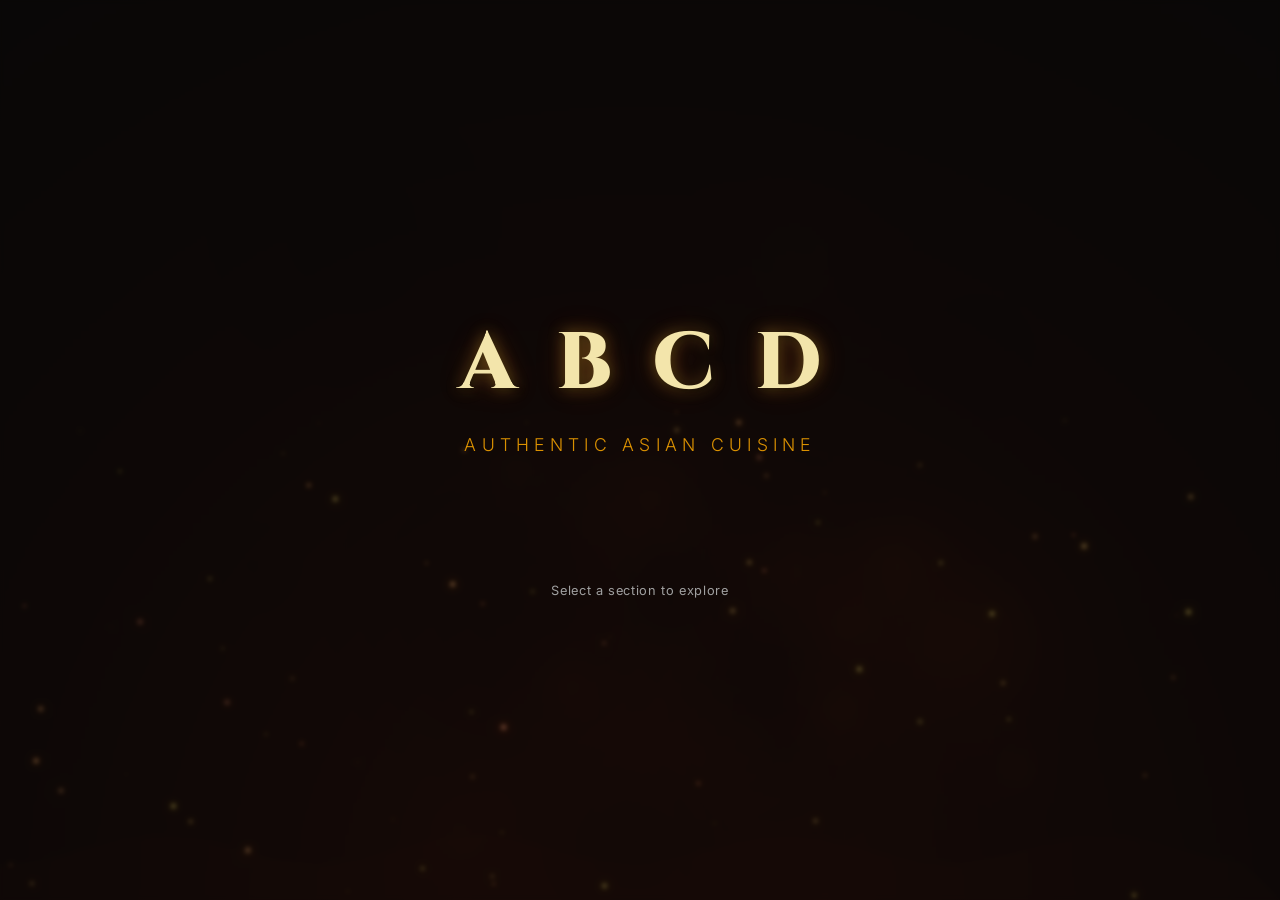
==== commit cea2dcd1: "feat: Replace menu with new premium wok-hay interactive design" ====
--- a/index.html
+++ b/index.html
@@ -1,1351 +1,58 @@
-<!doctype html>
+<!DOCTYPE html>
 <html lang="en">
+<head>
+    <meta charset="UTF-8">
+    <meta name="viewport" content="width=device-width, initial-scale=1.0, maximum-scale=1.0, user-scalable=no">
+    <title>ABCD Restaurant Menu</title>
+    <!-- Premium Google Fonts for Restaurant Feel -->
+    <link rel="preconnect" href="https://fonts.googleapis.com">
+    <link rel="preconnect" href="https://fonts.gstatic.com" crossorigin>
+    <link href="https://fonts.googleapis.com/css2?family=Cinzel:wght@400;600;800&family=Inter:wght@300;400;500&display=swap" rel="stylesheet">
+    <!-- Main Stylesheet -->
+    <link rel="stylesheet" href="css/styles.css">
+</head>
+<body class="page-transition">
+    <!-- Cinematic Wok Hay Background -->
+    <canvas id="wok-hay-canvas"></canvas>
 
-<head>
-  <meta charset="UTF-8" />
-  <meta name="viewport" content="width=device-width, initial-scale=1.0" />
-  <title>The Imperial Tandoor | Launch Menu</title>
-  <!-- Elegant Fonts for Michelin-grade feel -->
-  <link rel="preconnect" href="https://fonts.googleapis.com" />
-  <link rel="preconnect" href="https://fonts.gstatic.com" crossorigin />
-  <link
-    href="https://fonts.googleapis.com/css2?family=Cinzel:wght@500;700&family=Cormorant+Garamond:ital,wght@0,400;0,600;1,400;1,600&family=Montserrat:wght@300;400&display=swap"
-    rel="stylesheet" />
+    <!-- App Container -->
+    <div id="app" class="app-container">
+        
+        <!-- Landing Page (Splash Screen) -->
+        <main id="view-landing" class="view active">
+            <div class="landing-content">
+                <div class="brand-container">
+                    <nav class="abcd-navigation">
+                        <button class="abcd-letter" data-url="appetizers.html">
+                            A
+                            <div class="spark-layer"></div><div class="spark-layer"></div><div class="spark-layer"></div>
+                        </button>
+                        <button class="abcd-letter" data-url="biryani.html">
+                            B
+                            <div class="spark-layer"></div><div class="spark-layer"></div><div class="spark-layer"></div>
+                        </button>
+                        <button class="abcd-letter" data-url="curries.html">
+                            C
+                            <div class="spark-layer"></div><div class="spark-layer"></div><div class="spark-layer"></div>
+                        </button>
+                        <button class="abcd-letter" data-url="desserts.html">
+                            D
+                            <div class="spark-layer"></div><div class="spark-layer"></div><div class="spark-layer"></div>
+                        </button>
+                    </nav>
+                    <p class="brand-subtitle">Authentic Asian Cuisine</p>
+                </div>
+                
+                <div class="entrance-action">
+                    <p class="instruction">Select a section to explore</p>
+                </div>
+            </div>
+        </main>
 
-  <style>
-    :root {
-      --primary-dark: #1f1b18;
-      /* Deep rich brown/black for text */
-      --accent-gold: #c39b56;
-      /* Refined gold for headers/accents */
-      --accent-gold-dark: #8c6a2d;
-      /* Darker gold for subtle borders */
-      --bg-color: #2b2b2b;
-      /* Dark outside background */
-    }
-
-    body {
-      background-color: var(--bg-color);
-      margin: 0;
-      padding: 0;
-      width: 100vw;
-      overflow-x: hidden;
-      /* Prevent horizontal scrolling */
-      display: flex;
-      flex-direction: column;
-      align-items: center;
-    }
-
-    /* 
-         * Each menu page acts like a physical page 
-         * using the provided image as the background.
-         */
-    .menu-page {
-      width: 100%;
-      max-width: 800px;
-      position: relative;
-      margin: 40px 0;
-      /* Spacing between pages */
-      box-shadow: 0 20px 50px rgba(0, 0, 0, 0.6);
-      box-sizing: border-box;
-
-      /* Responsive Frame using border-image */
-      border-style: solid;
-      border-width: 120px 80px;
-      /* Base frame width maintains 1.5:1 ratio */
-      border-image-source: url("menulayout.jpeg");
-      border-image-slice: 180 120 fill;
-      /* Keep the corners intact, fill the center */
-      border-image-repeat: stretch;
-
-      /* Padding to clear text from borders */
-      padding: 40px 6%;
-      background-color: transparent;
-    }
-
-    .menu-page * {
-      /* Prevents flex items from unbounded expansion */
-      min-width: 0;
-    }
-
-    /* Typography */
-    h1,
-    h2,
-    h3,
-    h4,
-    .price {
-      margin: 0;
-      padding: 0;
-    }
-
-    /* Main Section Titles */
-    .section-title {
-      font-family: "Cinzel", serif;
-      font-size: 2rem;
-      text-align: center;
-      color: var(--primary-dark);
-      text-transform: uppercase;
-      letter-spacing: 3px;
-      margin-bottom: 5px;
-      margin-top: 10px;
-    }
-
-    /* Subtitles for sections */
-    .section-subtitle {
-      font-family: "Cormorant Garamond", serif;
-      font-style: italic;
-      font-size: 1.2rem;
-      text-align: center;
-      color: var(--primary-dark);
-      margin-bottom: 40px;
-      font-weight: 600;
-    }
-
-    .section-subtitle-small {
-      font-family: "Cinzel", serif;
-      font-size: 1.3rem;
-      text-align: center;
-      color: var(--primary-dark);
-      text-transform: uppercase;
-      letter-spacing: 2px;
-      margin-top: 30px;
-      margin-bottom: 20px;
-      border-bottom: 1px solid rgba(31, 27, 24, 0.2);
-      padding-bottom: 10px;
-    }
-
-    /* The menu item container */
-    .menu-item {
-      margin-bottom: 24px;
-      display: flex;
-      flex-direction: column;
-      width: 100%;
-    }
-
-    /* The flex row holding Dish Name and Price */
-    .item-header {
-      display: flex;
-      align-items: baseline;
-      justify-content: space-between;
-      width: 100%;
-    }
-
-    /* Dish Name */
-    .item-name {
-      font-family: "Cinzel", serif;
-      font-size: 1.2rem;
-      font-weight: 700;
-      color: var(--primary-dark);
-      letter-spacing: 1px;
-      /* Removed flex-shrink: 0 to allow wrapping on mobile */
-      max-width: 65%;
-      /* Ensure room for price and leader */
-      position: relative;
-    }
-
-    /* Dotted leader line between name and price */
-    .leader {
-      flex-grow: 1;
-      border-bottom: 1px dotted rgba(31, 27, 24, 0.5);
-      margin: 0 15px;
-      position: relative;
-      top: -5px;
-      /* Adjust alignment to baseline */
-    }
-
-    /* Price */
-    .price {
-      font-family: "Cormorant Garamond", serif;
-      font-size: 1.3rem;
-      font-weight: 600;
-      color: var(--primary-dark);
-      flex-shrink: 0;
-    }
-
-    /* Description under the dish name */
-    .item-desc {
-      font-family: "Cormorant Garamond", serif;
-      font-size: 1.1rem;
-      font-style: italic;
-      line-height: 1.4;
-      color: #3d342b;
-      margin-top: 4px;
-      max-width: 90%;
-    }
-
-    /* Two Column Layout for specific sections (like breads) */
-    .two-column {
-      display: flex;
-      justify-content: space-between;
-      gap: 40px;
-      margin-bottom: 30px;
-    }
-
-    .column {
-      width: 48%;
-    }
-
-    .column .section-subtitle-small {
-      font-size: 1.1rem;
-      margin-top: 0;
-      margin-bottom: 15px;
-    }
-
-    .column .menu-item {
-      margin-bottom: 12px;
-    }
-
-    .column .item-name {
-      font-size: 1.05rem;
-    }
-
-    .column .price {
-      font-size: 1.15rem;
-    }
-
-    /* Page Breaks and Spacing */
-    .spacer {
-      flex-grow: 1;
-    }
-
-    /* Custom decorative divider */
-    .divider {
-      text-align: center;
-      margin: 20px 0;
-      color: var(--accent-gold-dark);
-      font-size: 1.5rem;
-      opacity: 0.7;
-    }
-
-    /* Responsive scaling for mobile devices */
-    @media (max-width: 768px) {
-      .menu-page {
-        border-width: 60px 40px;
-        /* Maintains 1.5:1 corner ratio (180:120) and shrinks frame significantly to allow content to breathe */
-        padding: 60px 12%;
-        /* Drastically increased vertical and horizontal padding to safely clear the intricate corner frame graphics */
-        margin: 15px 0;
-      }
-
-      .section-title {
-        font-size: 1.4rem;
-        /* Downscaled for narrow screens */
-        letter-spacing: 1px;
-      }
-
-      .section-subtitle {
-        font-size: 0.95rem;
-        margin-bottom: 25px;
-      }
-
-      .section-subtitle-small {
-        font-size: 1rem;
-        margin-top: 15px;
-      }
-
-      .item-name {
-        font-size: 0.95rem;
-      }
-
-      .price {
-        font-size: 1.05rem;
-      }
-
-      .item-desc {
-        font-size: 0.85rem;
-        max-width: 100%;
-      }
-
-      .two-column {
-        flex-direction: column;
-        gap: 15px;
-      }
-
-      .column {
-        width: 100%;
-      }
-    }
-  </style>
-</head>
-
-<body>
-  <!-- PAGE 1: The Imperial Tandoor / Cover -->
-  <div class="menu-page">
-    <h1 class="section-title" style="margin-top: 40px">
-      THE IMPERIAL TANDOOR
-    </h1>
-    <div class="section-subtitle">Flame-charred legacies</div>
-
-    <div class="divider">❦</div>
-
-    <div class="menu-item">
-      <div class="item-header">
-        <div class="item-name">Maharaja Prawns</div>
-        <div class="leader"></div>
-        <div class="price">24.59</div>
-      </div>
-      <div class="item-desc">
-        Tiger prawns infused with citrus and House special Tandoori essence,
-        kissed by fire for a perfect balance of heat, aroma, and oceanic
-        sweetness.
-      </div>
     </div>
 
-    <div class="menu-item">
-      <div class="item-header">
-        <div class="item-name">Pesto Shrimp Emeraldo</div>
-        <div class="leader"></div>
-        <div class="price">25.59</div>
-      </div>
-      <div class="item-desc">
-        Succulent Jumbo marinated in a vibrant basil pesto, kissed by the
-        tandoor flame for a smoky, aromatic finish.
-      </div>
-    </div>
-
-    <div class="menu-item">
-      <div class="item-header">
-        <div class="item-name">Royal Seekh of Kheema</div>
-        <div class="leader"></div>
-        <div class="price">18.59</div>
-      </div>
-      <div class="item-desc">
-        Hand-crafted lamb skewers blended with our heirloom spices, cooked
-        over glowing flames to create a delicately smoky, melt-in-mouth
-        experience.
-      </div>
-    </div>
-
-    <div class="menu-item">
-      <div class="item-header">
-        <div class="item-name">Classic Tandoori Chicken</div>
-        <div class="leader"></div>
-        <div class="price">19.59</div>
-      </div>
-      <div class="item-desc">
-        Succulent bone-in chicken infused with a secret heritage spice blend,
-        roasted to tender perfection, with a smoky aroma that lingers in every
-        bite.
-      </div>
-    </div>
-
-    <div class="menu-item">
-      <div class="item-header">
-        <div class="item-name">Crimson Kashmiri Murgh Tikka</div>
-        <div class="leader"></div>
-        <div class="price">18.59</div>
-      </div>
-      <div class="item-desc">
-        Chicken marinated for 24 hours in a rich Kashmiri chili-spice
-        symphony, then flame-seared for a fiery, jewel-toned finish.
-      </div>
-    </div>
-
-    <div class="menu-item">
-      <div class="item-header">
-        <div class="item-name">Malai Silk Murgh Kebab</div>
-        <div class="leader"></div>
-        <div class="price">18.59</div>
-      </div>
-      <div class="item-desc">
-        Velvety morsels of chicken enriched with cream, green chili, and
-        cardamom, kissed with subtle smoke, melting on the palate with every
-        bite.
-      </div>
-    </div>
-  </div>
-
-  <!-- PAGE 2: The Imperial Tandoor cont. & Breads -->
-  <div class="menu-page">
-    <div class="menu-item" style="margin-top: 20px">
-      <div class="item-header">
-        <div class="item-name">Achaari Charred Wings</div>
-        <div class="leader"></div>
-        <div class="price">18.59</div>
-      </div>
-      <div class="item-desc">
-        Orchard-raised wings marinated in bold pickling spices, crisped over
-        embers to deliver a tangy, smoky, and deeply flavorful bite.
-      </div>
-    </div>
-
-    <div class="menu-item">
-      <div class="item-header">
-        <div class="item-name">Artisan Ember Paneer</div>
-        <div class="leader"></div>
-        <div class="price">15.59</div>
-      </div>
-      <div class="item-desc">
-        House-pressed paneer steaks enriched with a medley of spices, charred
-        to perfection with a subtle smoky finish, paired with roasted bell
-        peppers.
-      </div>
-    </div>
-
-    <div class="menu-item">
-      <div class="item-header">
-        <div class="item-name">Verdant Hariyali Paneer</div>
-        <div class="leader"></div>
-        <div class="price">16.59</div>
-      </div>
-      <div class="item-desc">
-        Paneer enveloped in a vibrant blend of fresh mint, spinach, and
-        toasted spices, offering a bright, herbaceous, and indulgent flavor
-        experience.
-      </div>
-    </div>
-
-    <div class="menu-item">
-      <div class="item-header">
-        <div class="item-name">Charred Soya Chaap</div>
-        <div class="leader"></div>
-        <div class="price">16.59</div>
-      </div>
-      <div class="item-desc">
-        Tender batons of delhi waala Soya chaap warmly slept in in our house
-        special marinade, and then slowly grilled & charred in tandoor to
-        achieve a charred exterior and succulent bite.
-      </div>
-    </div>
-
-    <div class="divider">❦</div>
-
-    <h1 class="section-title" style="margin-top: 30px">ARTISANAL BREADS</h1>
-
-    <div class="two-column" style="margin-top: 30px">
-      <div class="column">
-        <div class="section-subtitle-small">NAANS</div>
-        <div class="menu-item">
-          <div class="item-header">
-            <div class="item-name">Plain Naan</div>
-            <div class="leader"></div>
-            <div class="price">3.59</div>
-          </div>
-        </div>
-        <div class="menu-item">
-          <div class="item-header">
-            <div class="item-name">Butter Naan</div>
-            <div class="leader"></div>
-            <div class="price">4.59</div>
-          </div>
-        </div>
-        <div class="menu-item">
-          <div class="item-header">
-            <div class="item-name">Garlic Naan</div>
-            <div class="leader"></div>
-            <div class="price">4.59</div>
-          </div>
-        </div>
-        <div class="menu-item">
-          <div class="item-header">
-            <div class="item-name">Chilly Garlic Naan</div>
-            <div class="leader"></div>
-            <div class="price">4.59</div>
-          </div>
-        </div>
-        <div class="menu-item">
-          <div class="item-header">
-            <div class="item-name">Cheese Naan</div>
-            <div class="leader"></div>
-            <div class="price">5.59</div>
-          </div>
-        </div>
-        <div class="menu-item">
-          <div class="item-header">
-            <div class="item-name">Chilly Cheese Naan</div>
-            <div class="leader"></div>
-            <div class="price">5.59</div>
-          </div>
-        </div>
-      </div>
-      <div class="column">
-        <div class="section-subtitle-small">SPECIAL BREADS</div>
-        <div class="menu-item">
-          <div class="item-header">
-            <div class="item-name">Handmade Tandoori Roti</div>
-            <div class="leader"></div>
-            <div class="price">4.59</div>
-          </div>
-        </div>
-        <div class="menu-item">
-          <div class="item-header">
-            <div class="item-name">Laccha Paratha</div>
-            <div class="leader"></div>
-            <div class="price">5.59</div>
-          </div>
-        </div>
-        <div class="menu-item">
-          <div class="item-header">
-            <div class="item-name">Paneer Paratha</div>
-            <div class="leader"></div>
-            <div class="price">5.59</div>
-          </div>
-        </div>
-        <div class="menu-item">
-          <div class="item-header">
-            <div class="item-name">Bhature</div>
-            <div class="leader"></div>
-            <div class="price">4.59</div>
-          </div>
-        </div>
-      </div>
-    </div>
-  </div>
-
-  <!-- PAGE 3: Dragon & Spice -->
-  <div class="menu-page">
-    <h1 class="section-title">DRAGON & SPICE</h1>
-    <div class="section-subtitle">
-      A vibrant journey blending the bold spices of India with the wok-fired
-      flavors of Chinese
-    </div>
-
-    <div class="section-subtitle-small">DRAGON’S WOK-FIRED BEGINNINGS</div>
-
-    <div class="menu-item">
-      <div class="item-header">
-        <div class="item-name">Veg Manchurian</div>
-        <div class="leader"></div>
-        <div class="price">14.59</div>
-      </div>
-      <div class="item-desc">
-        Crisp vegetable balls tossed in a mildly spicy soy-garlic sauce.
-      </div>
-    </div>
-
-    <div class="menu-item">
-      <div class="item-header">
-        <div class="item-name">Gobi Manchurian</div>
-        <div class="leader"></div>
-        <div class="price">14.59</div>
-      </div>
-      <div class="item-desc">
-        Cauliflower florets fried and coated in tangy Indo-Chinese sauce.
-      </div>
-    </div>
-
-    <div class="menu-item">
-      <div class="item-header">
-        <div class="item-name">Chilli Paneer</div>
-        <div class="leader"></div>
-        <div class="price">15.59</div>
-      </div>
-      <div class="item-desc">
-        Soft paneer cubes sautéed with capsicum, onion, and tangy chili sauce.
-      </div>
-    </div>
-
-    <div class="menu-item">
-      <div class="item-header">
-        <div class="item-name">Honey Chilli Potato</div>
-        <div class="leader"></div>
-        <div class="price">15.59</div>
-      </div>
-      <div class="item-desc">
-        Crispy potato fingers tossed in sweet and spicy glaze.
-      </div>
-    </div>
-
-    <div class="menu-item">
-      <div class="item-header">
-        <div class="item-name">Hyderabadi Chicken 65</div>
-        <div class="leader"></div>
-        <div class="price">16.59</div>
-      </div>
-      <div class="item-desc">
-        South-Indian style fried chicken with bold masala and curry leaf
-        tempering.
-      </div>
-    </div>
-
-    <div class="menu-item">
-      <div class="item-header">
-        <div class="item-name">Chilli Chicken</div>
-        <div class="leader"></div>
-        <div class="price">16.59</div>
-      </div>
-      <div class="item-desc">
-        Juicy chicken pieces tossed with bell peppers and spicy Indo-Chinese
-        sauce.
-      </div>
-    </div>
-
-    <div class="menu-item">
-      <div class="item-header">
-        <div class="item-name">Chicken Majestic – Secunderabad Bar Style</div>
-        <div class="leader"></div>
-        <div class="price">16.59</div>
-      </div>
-      <div class="item-desc">
-        Tender chicken cooked with garlic, chili, and light soy sauce.
-      </div>
-    </div>
-
-    <div class="menu-item">
-      <div class="item-header">
-        <div class="item-name">Chicken Lollipops (Wet)</div>
-        <div class="leader"></div>
-        <div class="price">17.59</div>
-      </div>
-      <div class="item-desc">
-        Crispy chicken wings coated in a glossy, spicy sauce.
-      </div>
-    </div>
-
-    <div class="menu-item">
-      <div class="item-header">
-        <div class="item-name">Drums of Heaven</div>
-        <div class="leader"></div>
-        <div class="price">17.59</div>
-      </div>
-      <div class="item-desc">
-        Crispy chicken drumettes served with house-made honey-chili glaze.
-      </div>
-    </div>
-  </div>
-
-  <!-- PAGE 4: Noodle & Rice & Atelier Beginnings -->
-  <div class="menu-page">
-    <div class="menu-item" style="margin-top: 10px">
-      <div class="item-header">
-        <div class="item-name">Apollo Fish</div>
-        <div class="leader"></div>
-        <div class="price">17.59</div>
-      </div>
-      <div class="item-desc">
-        Lightly fried fish in tangy sweet and sour sauce.
-      </div>
-    </div>
-
-    <div class="menu-item">
-      <div class="item-header">
-        <div class="item-name">Dragon Chicken</div>
-        <div class="leader"></div>
-        <div class="price">16.59</div>
-      </div>
-      <div class="item-desc">
-        Wok-tossed chicken with chili, garlic, and hint of sesame.
-      </div>
-    </div>
-
-    <div class="divider">❦</div>
-
-    <div class="section-subtitle-small">RICE & NOODLES</div>
-    <p style="
-          text-align: center;
-          font-family: &quot;Cormorant Garamond&quot;, serif;
-          font-style: italic;
-          color: #3d342b;
-          margin-top: -15px;
-          margin-bottom: 25px;
-        ">
-      Veg (+1) / Egg (+2) / Chicken (+3) / Prawn (+4) / Mixed (+5)
-    </p>
-
-    <div class="menu-item">
-      <div class="item-header">
-        <div class="item-name">Wok fired Soft Noodles</div>
-        <div class="leader"></div>
-        <div class="price">14.59</div>
-      </div>
-      <div class="item-desc">
-        Classic stir-fried noodles with vegetables and light soy seasoning.
-      </div>
-    </div>
-
-    <div class="menu-item">
-      <div class="item-header">
-        <div class="item-name">Schezwan Noodles</div>
-        <div class="leader"></div>
-        <div class="price">15.59</div>
-      </div>
-      <div class="item-desc">
-        Spicy noodles with a bold, exotic Sichuan peppers schezwan sauce.
-      </div>
-    </div>
-
-    <div class="menu-item">
-      <div class="item-header">
-        <div class="item-name">Singapore Noodles</div>
-        <div class="leader"></div>
-        <div class="price">16.59</div>
-      </div>
-      <div class="item-desc">
-        Thin rice noodles stir-fried with curry-flavored vegetables and
-        protein of choice.
-      </div>
-    </div>
-
-    <div class="menu-item">
-      <div class="item-header">
-        <div class="item-name">Pad Thai</div>
-        <div class="leader"></div>
-        <div class="price">16.59</div>
-      </div>
-      <div class="item-desc">
-        Rice noodles tossed with egg, vegetables, and tamarind-infused sauce.
-      </div>
-    </div>
-
-    <div class="menu-item">
-      <div class="item-header">
-        <div class="item-name">Flamed & Tossed Fried Rice</div>
-        <div class="leader"></div>
-        <div class="price">14.59</div>
-      </div>
-      <div class="item-desc">
-        Fragrant rice stir-fried with vegetables and house made seasonings.
-      </div>
-    </div>
-
-    <div class="menu-item">
-      <div class="item-header">
-        <div class="item-name">Schezwan Fried Rice</div>
-        <div class="leader"></div>
-        <div class="price">15.59</div>
-      </div>
-      <div class="item-desc">
-        Lightly spice Rice with a twist of our house made schezwan sauce.
-      </div>
-    </div>
-
-    <div class="menu-item">
-      <div class="item-header">
-        <div class="item-name">Chilli Garlic Fried Rice</div>
-        <div class="leader"></div>
-        <div class="price">15.59</div>
-      </div>
-      <div class="item-desc">
-        An amalgamation of our Chilli & garlic into the flame burnt wok with
-        granular rice.
-      </div>
-    </div>
-  </div>
-
-  <!-- PAGE 5: ATELIER OF ABCD -->
-  <div class="menu-page">
-    <h1 class="section-title">ATELIER OF ABCD</h1>
-    <div class="section-subtitle">
-      Devouring handcrafted recipes where traditional techniques meet
-      contemporary expression
-    </div>
-
-    <div class="section-subtitle-small">PRELUDE PLATES</div>
-
-    <div class="menu-item">
-      <div class="item-header">
-        <div class="item-name">Uff Uff Wings</div>
-        <div class="leader"></div>
-        <div class="price">17.59</div>
-      </div>
-      <div class="item-desc">
-        Well! When an enthusiastic Odiyan chilli (Lanka) aged in Delhi, meets
-        the Spicy Telugu – We say Uff Uff. Please Try this recommended
-        creation and let us know your feedback.
-      </div>
-    </div>
-
-    <div class="menu-item">
-      <div class="item-header">
-        <div class="item-name">Kheema Muttilu</div>
-        <div class="leader"></div>
-        <div class="price">18.99</div>
-      </div>
-      <div class="item-desc">
-        Rathnamma’s Recipe - Rustic minced meat dumplings with fresh herbs,
-        and spices, pounded together for a rich and savory bite.
-      </div>
-    </div>
-
-    <div class="menu-item">
-      <div class="item-header">
-        <div class="item-name">Chettinad Mutton Sukka</div>
-        <div class="leader"></div>
-        <div class="price">18.99</div>
-      </div>
-      <div class="item-desc">
-        Our Chef Bala’s creation – Slow roasted mutton, tossed in roasted
-        spices, curry leaves, and black pepper in achieving a semi dry,
-        intensely aromatic South Indian Classic.
-      </div>
-    </div>
-
-    <div class="menu-item">
-      <div class="item-header">
-        <div class="item-name">Vellulli Kaaram Kodi</div>
-        <div class="leader"></div>
-        <div class="price">17.59</div>
-      </div>
-      <div class="item-desc">
-        Where the culinary heritage of Kurnool meets the fiery spirit of
-        Telangana, a bold harmony of ingredients comes together to create this
-        mouth-watering dish.
-      </div>
-    </div>
-
-    <div class="menu-item">
-      <div class="item-header">
-        <div class="item-name">Mangalorean Pompano Fry</div>
-        <div class="leader"></div>
-        <div class="price">22.59</div>
-      </div>
-      <div class="item-desc">
-        Pompano bathed in a beauty of spices, rested in its peace to give you
-        a succulent piece. All these is then patiently grilled on our
-        well-seasoned Cast-Iron.
-      </div>
-    </div>
-
-    <div class="menu-item">
-      <div class="item-header">
-        <div class="item-name">Amritsari Fried Fish</div>
-        <div class="leader"></div>
-        <div class="price">18.99</div>
-      </div>
-      <div class="item-desc">
-        Iconic Street delicacy! Fish fillets marinated in carom and gram
-        flour-based batter with our secret essence.
-      </div>
-    </div>
-
-    <div class="menu-item">
-      <div class="item-header">
-        <div class="item-name">Aaloo Tikki</div>
-        <div class="leader"></div>
-        <div class="price">12.99</div>
-      </div>
-      <div class="item-desc">
-        Golden fried Potato patties infused with a twist of our aromatic house
-        made spices, crisp on the outside and tender within.
-      </div>
-    </div>
-  </div>
-
-  <!-- PAGE 6: Hyderabadi & Main Expression (Veg) -->
-  <div class="menu-page">
-    <h1 class="section-title">HYDERABADI’S TABLE</h1>
-
-    <div class="menu-item">
-      <div class="item-header">
-        <div class="item-name">Marag</div>
-        <div class="leader"></div>
-        <div class="price">19.59</div>
-      </div>
-      <div class="item-desc">Shaan bolthe hum isko! Is ko bhi bolna kya?</div>
-    </div>
-
-    <div class="divider">❦</div>
-
-    <h1 class="section-title">THE MAIN EXPRESSION OF ABCD</h1>
-    <div class="section-subtitle" style="margin-bottom: 20px">
-      This is where our kitchen will awaken your appetite.
-    </div>
-
-    <div class="section-subtitle-small">
-      ANANTHA SHAKHAHAARI |
-      <span style="
-            font-family: &quot;Cormorant Garamond&quot;, serif;
-            color: var(--primary-dark);
-            font-weight: 600;
-          ">14.99 &nbsp;Each</span>
-    </div>
-    <p style="
-          text-align: center;
-          font-family: &quot;Cormorant Garamond&quot;, serif;
-          font-style: italic;
-          color: #3d342b;
-          margin-top: -15px;
-          margin-bottom: 25px;
-        ">
-      All vegetarian curries priced at 14.99
-    </p>
-
-    <div class="two-column">
-      <div class="column">
-        <div class="menu-item">
-          <div class="item-header">
-            <div class="item-name" style="font-size: 1.05rem">
-              Makhanwala Paneer
-            </div>
-          </div>
-          <div class="item-desc" style="font-size: 1rem">
-            Soft paneer cubes enveloped in a luscious tomato-butter sauce,
-            finished with cream.
-          </div>
-        </div>
-        <div class="menu-item">
-          <div class="item-header">
-            <div class="item-name" style="font-size: 1.05rem">
-              Paneer Tikka Masala
-            </div>
-          </div>
-          <div class="item-desc" style="font-size: 1rem">
-            Char-grilled paneer simmered in a fragrant onion-tomato masala.
-          </div>
-        </div>
-        <div class="menu-item">
-          <div class="item-header">
-            <div class="item-name" style="font-size: 1.05rem">
-              Paneer Lababdar
-            </div>
-          </div>
-          <div class="item-desc" style="font-size: 1rem">
-            Paneer cubes in a rich buttery gravy with aromatic spices.
-          </div>
-        </div>
-        <div class="menu-item">
-          <div class="item-header">
-            <div class="item-name" style="font-size: 1.05rem">
-              Palak Paneer
-            </div>
-          </div>
-          <div class="item-desc" style="font-size: 1rem">
-            Fresh spinach purée cooked with paneer cubes.
-          </div>
-        </div>
-        <div class="menu-item">
-          <div class="item-header">
-            <div class="item-name" style="font-size: 1.05rem">
-              Malai Kofta
-            </div>
-          </div>
-          <div class="item-desc" style="font-size: 1rem">
-            Pillowy dumplings of paneer and seasonal vegetables in mild gravy.
-          </div>
-        </div>
-        <div class="menu-item">
-          <div class="item-header">
-            <div class="item-name" style="font-size: 1.05rem">
-              Sarson Ka Saag
-            </div>
-          </div>
-          <div class="item-desc" style="font-size: 1rem">
-            Slow-cooked mustard greens with balanced spices.
-          </div>
-        </div>
-      </div>
-      <div class="column">
-        <div class="menu-item">
-          <div class="item-header">
-            <div class="item-name" style="font-size: 1.05rem">
-              Mushroom Do Pyaza
-            </div>
-          </div>
-          <div class="item-desc" style="font-size: 1rem">
-            Mushrooms sautéed with layers of onions and masala.
-          </div>
-        </div>
-        <div class="menu-item">
-          <div class="item-header">
-            <div class="item-name" style="font-size: 1.05rem">
-              Mix Veg Jalfrezi
-            </div>
-          </div>
-          <div class="item-desc" style="font-size: 1rem">
-            Seasonal vegetables sautéed with peppers and onions.
-          </div>
-        </div>
-        <div class="menu-item">
-          <div class="item-header">
-            <div class="item-name" style="font-size: 1.05rem">
-              Dal Makhani
-            </div>
-          </div>
-          <div class="item-desc" style="font-size: 1rem">
-            Black lentils and kidney beans slow cooked with butter.
-          </div>
-        </div>
-        <div class="menu-item">
-          <div class="item-header">
-            <div class="item-name" style="font-size: 1.05rem">
-              Dhaaba waala Tadka Dal
-            </div>
-          </div>
-          <div class="item-desc" style="font-size: 1rem">
-            Yellow lentils tempered with cumin, garlic, and mild spices.
-          </div>
-        </div>
-        <div class="menu-item">
-          <div class="item-header">
-            <div class="item-name" style="font-size: 1.05rem">
-              Punjabi Chole
-            </div>
-          </div>
-          <div class="item-desc" style="font-size: 1rem">
-            Chickpeas cooked with earthy, aromatic masalas.
-          </div>
-        </div>
-        <div class="menu-item">
-          <div class="item-header">
-            <div class="item-name" style="font-size: 1.05rem">
-              Kadhi Pakora
-            </div>
-          </div>
-          <div class="item-desc" style="font-size: 1rem">
-            Gram flour fritters simmered in yogurt-based curry.
-          </div>
-        </div>
-      </div>
-    </div>
-  </div>
-
-  <!-- PAGE 7: The Mamsa Rasoi -->
-  <div class="menu-page">
-    <h1 class="section-title">THE MAMSA RASOI</h1>
-
-    <div class="section-subtitle-small">
-      MUTTON SPECIALTIES |
-      <span style="
-            font-family: &quot;Cormorant Garamond&quot;, serif;
-            color: var(--primary-dark);
-            font-weight: 600;
-          ">19.99 &nbsp;Each</span>
-    </div>
-    <div class="two-column">
-      <div class="column">
-        <div class="menu-item">
-          <div class="item-header">
-            <div class="item-name" style="font-size: 1.05rem">Rogan Josh</div>
-          </div>
-          <div class="item-desc" style="font-size: 1rem">
-            Mutton cooked in yogurt and Kashmiri red chili gravy.
-          </div>
-        </div>
-        <div class="menu-item">
-          <div class="item-header">
-            <div class="item-name" style="font-size: 1.05rem">Lal Maas</div>
-          </div>
-          <div class="item-desc" style="font-size: 1rem">
-            Traditional fiery mutton curry prepared with secret chilies.
-          </div>
-        </div>
-        <div class="menu-item">
-          <div class="item-header">
-            <div class="item-name" style="font-size: 1.05rem">
-              Telangana Dhaavath
-            </div>
-          </div>
-          <div class="item-desc" style="font-size: 1rem">
-            Rustic, slow-cooked mutton infused with bold spices.
-          </div>
-        </div>
-        <div class="menu-item">
-          <div class="item-header">
-            <div class="item-name" style="font-size: 1.05rem">
-              Munakkaya Mutton
-            </div>
-          </div>
-          <div class="item-desc" style="font-size: 1rem">
-            Mutton and drumstick pods in a lightly spiced gravy.
-          </div>
-        </div>
-      </div>
-      <div class="column">
-        <div class="menu-item">
-          <div class="item-header">
-            <div class="item-name" style="font-size: 1.05rem">
-              Mutton Vindaloo
-            </div>
-          </div>
-          <div class="item-desc" style="font-size: 1rem">
-            Tangy Goan-style curry with a gentle heat.
-          </div>
-        </div>
-        <div class="menu-item">
-          <div class="item-header">
-            <div class="item-name" style="font-size: 1.05rem">Saag Gosht</div>
-          </div>
-          <div class="item-desc" style="font-size: 1rem">
-            Succulent mutton slow-cooked with fresh spinach.
-          </div>
-        </div>
-        <div class="menu-item">
-          <div class="item-header">
-            <div class="item-name" style="font-size: 1.05rem">
-              Nilgiri Lamb Kofta
-            </div>
-          </div>
-          <div class="item-desc" style="font-size: 1rem">
-            Hand-rolled lamb dumplings in signature spiced green herb sauce.
-          </div>
-        </div>
-      </div>
-    </div>
-
-    <div class="two-column">
-      <div class="column">
-        <div class="section-subtitle-small">
-          KHEEMA |
-          <span style="
-                font-family: &quot;Cormorant Garamond&quot;, serif;
-                color: var(--primary-dark);
-                font-weight: 600;
-              ">19.99 &nbsp;Each</span>
-        </div>
-        <div class="menu-item">
-          <div class="item-header">
-            <div class="item-name" style="font-size: 1.05rem">
-              Kheema Matar
-            </div>
-          </div>
-          <div class="item-desc" style="font-size: 1rem">
-            Minced mutton cooked with peas in lightly spiced masala.
-          </div>
-        </div>
-        <div class="menu-item">
-          <div class="item-header">
-            <div class="item-name" style="font-size: 1.05rem">
-              Kheema Mutti Curry
-            </div>
-          </div>
-          <div class="item-desc" style="font-size: 1rem">
-            Home made kheema balls, served in aromatic southern spiced sauce.
-          </div>
-        </div>
-      </div>
-      <div class="column">
-        <div class="section-subtitle-small">
-          PRAWNS |
-          <span style="
-                font-family: &quot;Cormorant Garamond&quot;, serif;
-                color: var(--primary-dark);
-                font-weight: 600;
-              ">22.99 &nbsp;Each</span>
-        </div>
-        <div class="menu-item">
-          <div class="item-header">
-            <div class="item-name" style="font-size: 1.05rem">
-              Goan Prawn Curry
-            </div>
-          </div>
-          <div class="item-desc" style="font-size: 1rem">
-            Prawns simmered in coconut-tamarind coastal gravy.
-          </div>
-        </div>
-        <div class="menu-item">
-          <div class="item-header">
-            <div class="item-name" style="font-size: 1.05rem">
-              Royyala Iguru
-            </div>
-          </div>
-          <div class="item-desc" style="font-size: 1rem">
-            Semi-dry prawns cooked with curry leaves and mild chili.
-          </div>
-        </div>
-      </div>
-    </div>
-
-    <div class="two-column">
-      <div class="column">
-        <div class="section-subtitle-small">
-          FISH |
-          <span style="
-                font-family: &quot;Cormorant Garamond&quot;, serif;
-                color: var(--primary-dark);
-                font-weight: 600;
-              ">21.99 &nbsp;Each</span>
-        </div>
-        <div class="menu-item">
-          <div class="item-header">
-            <div class="item-name" style="font-size: 1.05rem">
-              Goan Fish Curry
-            </div>
-          </div>
-          <div class="item-desc" style="font-size: 1rem">
-            Fresh fish cooked in tangy coconut-based gravy.
-          </div>
-        </div>
-        <div class="menu-item">
-          <div class="item-header">
-            <div class="item-name" style="font-size: 1.05rem">
-              Chepala Pulusu
-            </div>
-          </div>
-          <div class="item-desc" style="font-size: 1rem">
-            Tamarind fish stew with subtle South Indian spices.
-          </div>
-        </div>
-      </div>
-      <div class="column">
-        <div class="section-subtitle-small">
-          EGG |
-          <span style="
-                font-family: &quot;Cormorant Garamond&quot;, serif;
-                color: var(--primary-dark);
-                font-weight: 600;
-              ">16.99 &nbsp;Each</span>
-        </div>
-        <div class="menu-item">
-          <div class="item-header">
-            <div class="item-name" style="font-size: 1.05rem">
-              Punjabi Dhaaba Anda Masala
-            </div>
-          </div>
-          <div class="item-desc" style="font-size: 1rem">
-            Boiled eggs simmered in light onion-tomato masala.
-          </div>
-        </div>
-      </div>
-    </div>
-  </div>
-
-  <!-- PAGE 8: Mamsa Rasoi (Chicken) & Biryanis -->
-  <div class="menu-page">
-    <div class="section-subtitle-small" style="margin-top: 20px">
-      CHICKEN SPECIALTIES |
-      <span style="
-            font-family: &quot;Cormorant Garamond&quot;, serif;
-            color: var(--primary-dark);
-            font-weight: 600;
-          ">17.99 &nbsp;Each</span>
-    </div>
-    <div class="two-column">
-      <div class="column">
-        <div class="menu-item">
-          <div class="item-header">
-            <div class="item-name" style="font-size: 1.05rem">
-              Delhi Waala Butter Chicken
-            </div>
-          </div>
-          <div class="item-desc" style="font-size: 1rem">
-            Tandoor-roasted chicken in a tomato-butter gravy.
-          </div>
-        </div>
-        <div class="menu-item">
-          <div class="item-header">
-            <div class="item-name" style="font-size: 1.05rem">
-              Kolhapuri Chicken
-            </div>
-          </div>
-          <div class="item-desc" style="font-size: 1rem">
-            Chicken cooked with lightly roasted Kolhapuri masala.
-          </div>
-        </div>
-        <div class="menu-item">
-          <div class="item-header">
-            <div class="item-name" style="font-size: 1.05rem">
-              Chicken Do Pyaza
-            </div>
-          </div>
-          <div class="item-desc" style="font-size: 1rem">
-            Chicken cooked with layers of onions in a simple masala.
-          </div>
-        </div>
-        <div class="menu-item">
-          <div class="item-header">
-            <div class="item-name" style="font-size: 1.05rem">
-              Chicken Korma
-            </div>
-          </div>
-          <div class="item-desc" style="font-size: 1rem">
-            Chicken in mild yogurt and nut-based sauce.
-          </div>
-        </div>
-        <div class="menu-item">
-          <div class="item-header">
-            <div class="item-name" style="font-size: 1.05rem">
-              Chicken Tikka Masala
-            </div>
-          </div>
-          <div class="item-desc" style="font-size: 1rem">
-            Grilled chicken in spiced tomato-onion masala.
-          </div>
-        </div>
-      </div>
-      <div class="column">
-        <div class="menu-item">
-          <div class="item-header">
-            <div class="item-name" style="font-size: 1.05rem">
-              Chicken Vindaloo
-            </div>
-          </div>
-          <div class="item-desc" style="font-size: 1rem">
-            Spicy and tangy Goan chicken curry.
-          </div>
-        </div>
-        <div class="menu-item">
-          <div class="item-header">
-            <div class="item-name" style="font-size: 1.05rem">
-              Andhra Home made Chicken
-            </div>
-          </div>
-          <div class="item-desc" style="font-size: 1rem">
-            Bone-In Chicken cooked with regional spices for balanced heat.
-          </div>
-        </div>
-        <div class="menu-item">
-          <div class="item-header">
-            <div class="item-name" style="font-size: 1.05rem">
-              Ginger Chicken
-            </div>
-          </div>
-          <div class="item-desc" style="font-size: 1rem">
-            Old Hyderabadi waala Chicken in fresh ginger, green chili gravy.
-          </div>
-        </div>
-        <div class="menu-item">
-          <div class="item-header">
-            <div class="item-name" style="font-size: 1.05rem">
-              Hyderabadi Dum Chicken
-            </div>
-          </div>
-          <div class="item-desc" style="font-size: 1rem">
-            Slow-cooked chicken sealed with aromatic spices.
-          </div>
-        </div>
-        <div class="menu-item">
-          <div class="item-header">
-            <div class="item-name" style="font-size: 1.05rem">
-              Rambha Chicken
-            </div>
-          </div>
-          <div class="item-desc" style="font-size: 1rem">
-            Orissa Dhaaba Style chicken curry with secret sauce.
-          </div>
-        </div>
-      </div>
-    </div>
-
-    <div class="divider">❦</div>
-
-    <h1 class="section-title">HYDERABADI DUM BIRYANI’S</h1>
-
-    <div class="menu-item" style="margin-top: 30px">
-      <div class="item-header">
-        <div class="item-name">Hyderabadi Chicken Dum Biryani</div>
-        <div class="leader"></div>
-        <div class="price">17.59</div>
-      </div>
-      <div class="item-desc">
-        Fragrant basmati rice slow-cooked with tender chicken and authentic
-        Hyderabadi spices.
-      </div>
-    </div>
-
-    <div class="menu-item">
-      <div class="item-header">
-        <div class="item-name">Mutton Dum Biryani</div>
-        <div class="leader"></div>
-        <div class="price">19.59</div>
-      </div>
-      <div class="item-desc">
-        Aromatic basmati layered with succulent mutton pieces, perfected
-        through slow dum cooking.
-      </div>
-    </div>
-
-    <div class="menu-item">
-      <div class="item-header">
-        <div class="item-name">Veg Dum Biryani</div>
-        <div class="leader"></div>
-        <div class="price">15.59</div>
-      </div>
-      <div class="item-desc">
-        Seasonal vegetables layered with fragrant rice and delicate spices.
-      </div>
-    </div>
-  </div>
-  <!-- End Page 8 -->
+    <!-- Scripts -->
+    <script src="js/animations.js"></script>
+    <script src="js/router.js"></script>
 </body>
-
-</html>+</html>
--- a/css/styles.css
+++ b/css/styles.css
@@ -0,0 +1,535 @@
+/* =========================================
+   ABCD Restaurant Menu - Premium Styles
+   ========================================= */
+
+:root {
+    /* Color Palette Extrapolated for Premium Wok Theme */
+    --color-bg-dark: #0a0a0a;
+    --color-bg-overlay: rgba(10, 10, 10, 0.65);
+    
+    /* Fire / Gold Elements */
+    --color-primary: #ffaa00;
+    --color-primary-glow: #ff4500;
+    --color-gold: #d4af37;
+    --color-gold-light: #f3e5ab;
+    
+    /* Text */
+    --text-main: #f5f5f5;
+    --text-muted: #a0a0a0;
+
+    /* Typography */
+    --font-heading: 'Cinzel', serif;
+    --font-body: 'Inter', sans-serif;
+
+    /* Metrics */
+    --spacing-sm: 0.5rem;
+    --spacing-md: 1rem;
+    --spacing-lg: 2rem;
+    --spacing-xl: 3rem;
+}
+
+/* =========================================
+   Reset & Base
+   ========================================= */
+* {
+    margin: 0;
+    padding: 0;
+    box-sizing: border-box;
+    -webkit-tap-highlight-color: transparent;
+}
+
+body, html {
+    width: 100%;
+    min-height: 100vh;
+    overflow-x: hidden; /* Prevent horizontal scrolling */
+    background-color: var(--color-bg-dark);
+    font-family: var(--font-body);
+    color: var(--text-main);
+}
+
+/* =========================================
+   Cinematic Canvas Background
+   ========================================= */
+#wok-hay-canvas {
+    position: fixed;
+    top: 0;
+    left: 0;
+    width: 100%;
+    height: 100%;
+    z-index: 0;
+    pointer-events: none; /* Let clicks pass through to UI */
+    background: radial-gradient(circle at center 80%, #2a0800 0%, #0a0a0a 100%);
+}
+
+/* =========================================
+   Layout & Routing Views
+   ========================================= */
+/* Global Page Transitions */
+body.page-transition {
+    opacity: 0;
+    transition: opacity 0.4s ease-in-out;
+}
+
+body.page-loaded {
+    opacity: 1;
+}
+
+body.page-exiting {
+    opacity: 0;
+}
+
+.app-container {
+    position: relative;
+    z-index: 10;
+    width: 100%;
+    height: 100%;
+    display: flex;
+    flex-direction: column;
+}
+
+.view {
+    position: relative;
+    width: 100%;
+    min-height: 100vh;
+    display: flex;
+    flex-direction: column;
+}
+
+.view.active {
+    pointer-events: auto;
+}
+
+/* =========================================
+   Landing Page
+   ========================================= */
+#view-landing {
+    justify-content: center;
+    align-items: center;
+    background: var(--color-bg-overlay);
+    backdrop-filter: blur(2px);
+    -webkit-backdrop-filter: blur(2px);
+}
+
+.landing-content {
+    display: flex;
+    flex-direction: column;
+    align-items: center;
+    justify-content: center;
+    text-align: center;
+    height: 100%;
+    padding: var(--spacing-lg);
+    z-index: 2;
+}
+
+/* Brand Display */
+.brand-container {
+    margin-bottom: 4rem;
+    animation: fadeInDown 1.5s ease-out forwards;
+}
+
+/* Brand Navigation (ABCD) */
+.abcd-navigation {
+    display: flex;
+    justify-content: center;
+    gap: 1.5rem;
+    margin-bottom: var(--spacing-sm);
+    animation: fadeInDown 1.5s ease-out forwards;
+}
+
+.abcd-letter {
+    background: transparent;
+    border: none;
+    font-family: var(--font-heading);
+    font-size: 5rem;
+    font-weight: 800;
+    color: var(--color-gold-light);
+    cursor: pointer;
+    position: relative;
+    text-transform: uppercase;
+    text-shadow: 0 0 15px rgba(212, 175, 55, 0.4),
+                 0 0 30px rgba(255, 69, 0, 0.2),
+                 2px 2px 4px rgba(0,0,0,0.8);
+    transition: transform 0.4s cubic-bezier(0.175, 0.885, 0.32, 1.275), 
+                text-shadow 0.4s ease, 
+                color 0.4s ease;
+    z-index: 2;
+    padding: 0.5rem;
+    outline: none;
+    /* Remove tap highlight on mobile to let custom styles shine */
+    -webkit-tap-highlight-color: transparent;
+}
+
+/* Background glow before interaction */
+.abcd-letter::before {
+    content: '';
+    position: absolute;
+    top: 50%; left: 50%;
+    transform: translate(-50%, -50%) scale(0.8);
+    width: 100%; height: 100%;
+    background: radial-gradient(circle, rgba(255, 69, 0, 0.6) 0%, rgba(212, 175, 55, 0) 70%);
+    opacity: 0;
+    z-index: -1;
+    border-radius: 50%;
+    transition: all 0.4s ease;
+    pointer-events: none;
+}
+
+/* Wok-hay flame/smoke element */
+.abcd-letter::after {
+    content: '';
+    position: absolute;
+    top: 60%; left: 50%;
+    width: 150%; height: 150%;
+    transform: translate(-50%, -50%);
+    background: radial-gradient(circle at center bottom, rgba(255,100,0,0.5) 0%, rgba(200,50,0,0) 60%);
+    opacity: 0;
+    z-index: -2;
+    border-radius: 50%;
+    pointer-events: none;
+    transition: opacity 0.4s ease;
+    filter: blur(10px);
+}
+
+.abcd-letter:hover, .abcd-letter:active {
+    transform: scale(1.2) translateY(-10px);
+    color: #fff;
+    text-shadow: 0 0 25px rgba(255, 170, 0, 0.8),
+                 0 0 50px rgba(255, 69, 0, 0.6),
+                 0 -10px 30px rgba(255, 0, 0, 0.4);
+}
+
+.abcd-letter:hover::before, .abcd-letter:active::before {
+    opacity: 1;
+    transform: translate(-50%, -50%) scale(1.5);
+    animation: pulseHeat 2s infinite alternate;
+}
+
+.abcd-letter:hover::after, .abcd-letter:active::after {
+    opacity: 1;
+    animation: wokHayFlame 1.5s infinite ease-in-out alternate;
+}
+
+/* Sparks layer around the letter */
+.spark-layer {
+    position: absolute;
+    top: 50%; left: 50%;
+    width: 3px; height: 3px;
+    background: transparent;
+    border-radius: 50%;
+    z-index: 10;
+    opacity: 0;
+    pointer-events: none;
+}
+
+.abcd-letter:hover .spark-layer,
+.abcd-letter:active .spark-layer {
+    opacity: 1;
+    animation: sparkFountain 1s linear infinite;
+}
+.abcd-letter:hover .spark-layer:nth-child(2),
+.abcd-letter:active .spark-layer:nth-child(2) {
+    animation: sparkFountain 1.2s linear infinite 0.4s;
+}
+.abcd-letter:hover .spark-layer:nth-child(3),
+.abcd-letter:active .spark-layer:nth-child(3) {
+    animation: sparkFountain 0.9s linear infinite 0.7s;
+}
+
+.brand-subtitle {
+    font-family: var(--font-body);
+    font-weight: 300;
+    font-size: 1.1rem;
+    letter-spacing: 0.3em;
+    color: var(--color-primary);
+    margin-top: var(--spacing-sm);
+    text-transform: uppercase;
+    opacity: 0.85;
+}
+
+/* Entrance Action */
+.entrance-action {
+    display: flex;
+    flex-direction: column;
+    align-items: center;
+    gap: var(--spacing-md);
+    margin-top: 4rem;
+    animation: fadeInUp 1.5s ease-out 0.5s forwards;
+    opacity: 0; /* Starts hidden, animates in */
+}
+
+.instruction {
+    font-size: 0.8rem;
+    color: var(--text-muted);
+    letter-spacing: 0.05em;
+    animation: pulseText 3s infinite ease-in-out;
+}
+
+/* =========================================
+   Menu Page (Skeleton for now)
+   ========================================= */
+#view-menu {
+    background: transparent;
+}
+
+.menu-header {
+    display: flex;
+    align-items: center;
+    padding: var(--spacing-lg) var(--spacing-md);
+    border-bottom: 1px solid rgba(212, 175, 55, 0.2);
+    background: linear-gradient(to bottom, rgba(10,10,10,0.9), transparent);
+    position: sticky;
+    top: 0;
+    z-index: 20;
+    backdrop-filter: blur(10px);
+}
+
+.menu-header h2 {
+    font-family: var(--font-heading);
+    color: var(--color-gold);
+    flex-grow: 1;
+    text-align: center;
+    letter-spacing: 0.1em;
+    margin-right: 24px; /* Offset for the back button to keep center */
+}
+
+.btn-icon {
+    background: none;
+    border: none;
+    color: var(--color-gold);
+    cursor: pointer;
+    padding: var(--spacing-sm);
+    display: flex;
+    align-items: center;
+    justify-content: center;
+    transition: transform 0.2s ease, color 0.2s ease;
+}
+
+.btn-icon:hover, .btn-icon:active {
+    color: var(--color-primary);
+    transform: translateX(-3px);
+}
+
+.menu-content {
+    padding: var(--spacing-lg);
+    flex-grow: 1;
+}
+
+.menu-placeholder {
+    text-align: center;
+    color: var(--text-muted);
+    padding: 4rem 0;
+    font-style: italic;
+}
+
+/* =========================================
+   Premium Menu Layout
+   ========================================= */
+.menu-section {
+    margin-bottom: 3rem;
+}
+
+.menu-category-title {
+    font-family: var(--font-heading);
+    color: var(--color-gold-light);
+    font-size: 1.8rem;
+    font-weight: 600;
+    text-transform: uppercase;
+    text-align: center;
+    letter-spacing: 0.15em;
+    margin-bottom: 0.5rem;
+    padding-bottom: 1rem;
+    position: relative;
+}
+
+.menu-category-title::after {
+    content: '';
+    position: absolute;
+    bottom: 0;
+    left: 50%;
+    transform: translateX(-50%);
+    width: 60px;
+    height: 2px;
+    background: linear-gradient(90deg, transparent, var(--color-gold), transparent);
+}
+
+.menu-category-subtitle {
+    text-align: center;
+    color: var(--color-primary);
+    font-style: italic;
+    font-size: 0.9rem;
+    margin-bottom: 2rem;
+    opacity: 0.8;
+}
+
+.menu-grid {
+    display: grid;
+    grid-template-columns: 1fr;
+    gap: 1.5rem;
+}
+
+@media (min-width: 768px) {
+    .menu-grid {
+        grid-template-columns: repeat(2, 1fr);
+        gap: 2rem;
+    }
+}
+
+.menu-item-card {
+    background: rgba(15, 15, 15, 0.6);
+    border: 1px solid rgba(212, 175, 55, 0.15);
+    border-radius: 8px;
+    padding: 1.5rem;
+    backdrop-filter: blur(5px);
+    -webkit-backdrop-filter: blur(5px);
+    transition: transform 0.3s ease, box-shadow 0.3s ease, border-color 0.3s ease;
+    display: flex;
+    flex-direction: column;
+}
+
+.menu-item-card:hover {
+    transform: translateY(-5px);
+    border-color: rgba(212, 175, 55, 0.4);
+    box-shadow: 0 10px 20px rgba(0, 0, 0, 0.5), 
+                0 0 15px rgba(255, 170, 0, 0.1);
+}
+
+.item-header {
+    display: flex;
+    justify-content: space-between;
+    align-items: baseline;
+    margin-bottom: 0.5rem;
+    gap: 1rem;
+}
+
+.item-name-group {
+    display: flex;
+    align-items: center;
+    gap: 0.5rem;
+}
+
+.item-name {
+    font-family: var(--font-heading);
+    color: var(--color-gold);
+    font-size: 1.2rem;
+    font-weight: 600;
+    margin: 0;
+}
+
+/* Dotted leader connecting name and price */
+.item-leader {
+    flex-grow: 1;
+    border-bottom: 1px dotted rgba(212, 175, 55, 0.3);
+    position: relative;
+    top: -6px;
+}
+
+.item-price {
+    font-family: var(--font-body);
+    font-weight: 500;
+    color: var(--color-gold-light);
+    font-size: 1.1rem;
+}
+
+.item-desc {
+    font-family: var(--font-body);
+    color: var(--text-muted);
+    font-size: 0.9rem;
+    line-height: 1.5;
+    margin: 0;
+}
+
+/* Indicators */
+.indicator {
+    display: inline-flex;
+    align-items: center;
+    justify-content: center;
+    width: 16px;
+    height: 16px;
+    border-radius: 50%;
+    font-size: 10px;
+    font-weight: bold;
+    border: 1px solid currentColor;
+}
+
+.indicator.veg {
+    color: #4CAF50; /* Green */
+}
+
+.indicator.spicy {
+    color: #F44336; /* Red */
+}
+
+/* =========================================
+   Scroll Animations
+   ========================================= */
+.scroll-reveal {
+    opacity: 0;
+    transform: translateY(30px);
+    transition: opacity 0.8s cubic-bezier(0.25, 0.46, 0.45, 0.94),
+                transform 0.8s cubic-bezier(0.25, 0.46, 0.45, 0.94);
+}
+
+.scroll-reveal.visible {
+    opacity: 1;
+    transform: translateY(0);
+}
+
+/* =========================================
+   Keyframe Animations
+   ========================================= */
+@keyframes fadeInDown {
+    from { opacity: 0; transform: translateY(-30px); }
+    to { opacity: 1; transform: translateY(0); }
+}
+
+@keyframes fadeInUp {
+    from { opacity: 0; transform: translateY(30px); }
+    to { opacity: 1; transform: translateY(0); }
+}
+
+@keyframes pulseText {
+    0%, 100% { opacity: 0.5; }
+    50% { opacity: 0.9; }
+}
+
+@keyframes pulseHeat {
+    0% { transform: translate(-50%, -50%) scale(1.3); opacity: 0.7; }
+    100% { transform: translate(-50%, -50%) scale(1.6); opacity: 1; }
+}
+
+@keyframes wokHayFlame {
+    0% { transform: translate(-50%, -40%) scale(1); filter: blur(8px); }
+    50% { transform: translate(-50%, -55%) scale(1.1); filter: blur(12px); }
+    100% { transform: translate(-50%, -45%) scale(1.05); filter: blur(10px); }
+}
+
+@keyframes sparkFountain {
+    0% {
+        box-shadow: 0 0 0 transparent;
+        opacity: 1;
+    }
+    50% {
+        box-shadow: 
+            -15px -20px 2px var(--color-gold),
+            20px -30px 1px var(--color-primary-glow),
+            0px -40px 2px #fff;
+        opacity: 0.8;
+    }
+    100% {
+        box-shadow: 
+            -30px -50px 0 transparent,
+            40px -70px 0 transparent,
+            0px -90px 0 transparent;
+        opacity: 0;
+    }
+}
+
+/* Mobile Overrides */
+@media (max-width: 480px) {
+    .abcd-navigation {
+        gap: 0.8rem;
+    }
+    .abcd-letter {
+        font-size: 3.8rem;
+    }
+}
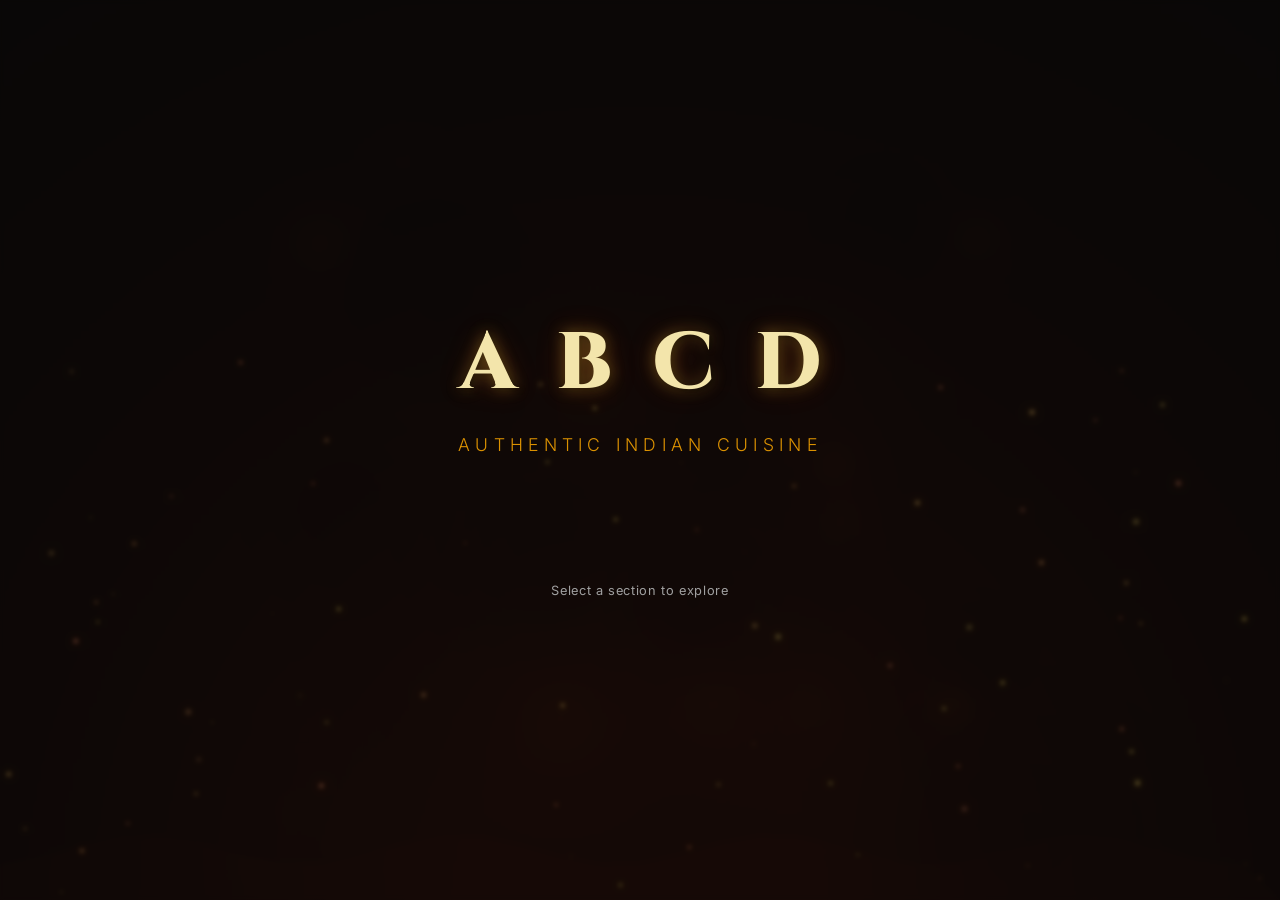
==== commit 158b7f28: "chore: Update subtitle to Authentic Indian Cuisine" ====
--- a/index.html
+++ b/index.html
@@ -40,7 +40,7 @@
                             <div class="spark-layer"></div><div class="spark-layer"></div><div class="spark-layer"></div>
                         </button>
                     </nav>
-                    <p class="brand-subtitle">Authentic Asian Cuisine</p>
+                    <p class="brand-subtitle">Authentic Indian Cuisine</p>
                 </div>
                 
                 <div class="entrance-action">
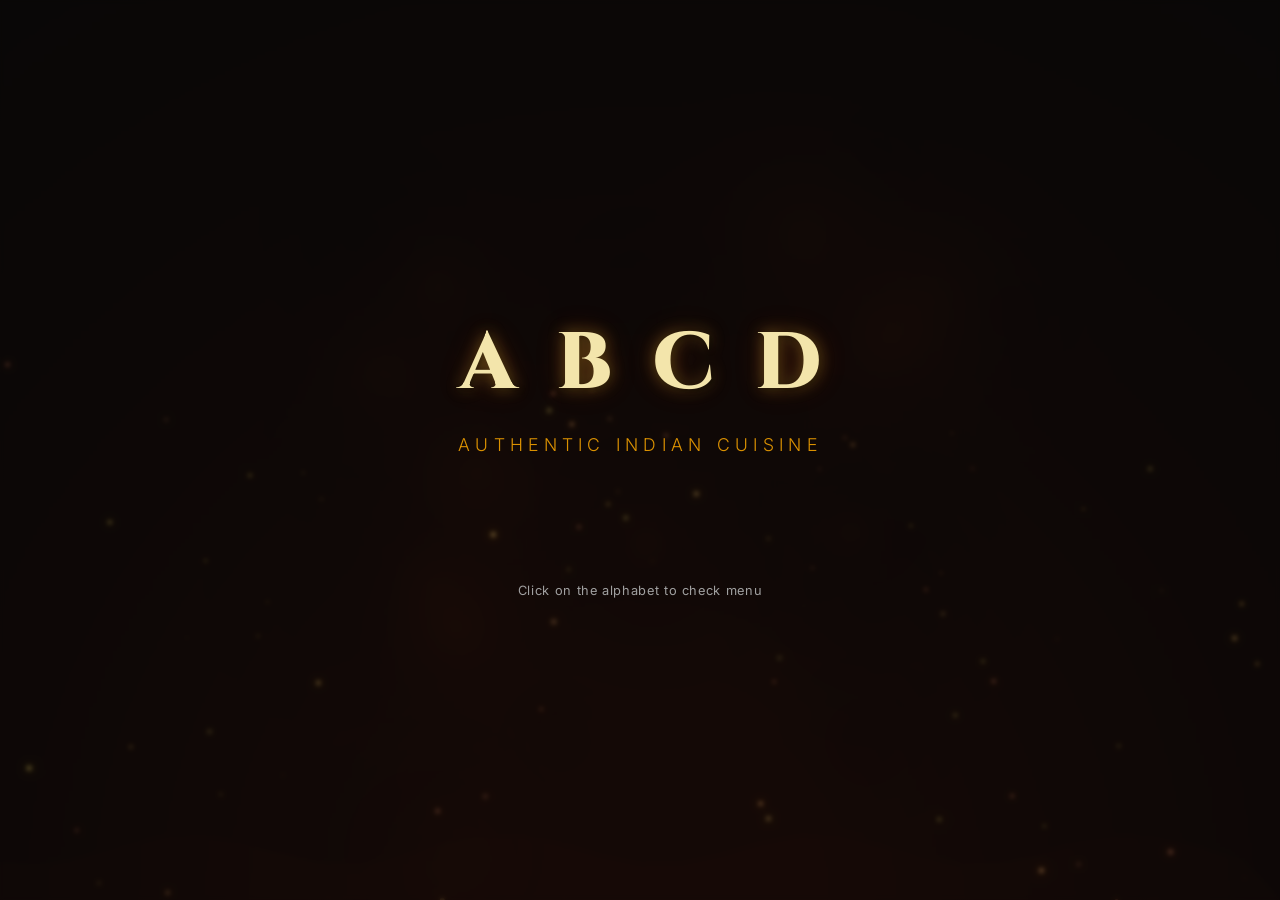
==== commit 24d69bac: "chore: Update instruction text on landing page" ====
--- a/index.html
+++ b/index.html
@@ -44,7 +44,7 @@
                 </div>
                 
                 <div class="entrance-action">
-                    <p class="instruction">Select a section to explore</p>
+                    <p class="instruction">Click on the alphabet to check menu</p>
                 </div>
             </div>
         </main>
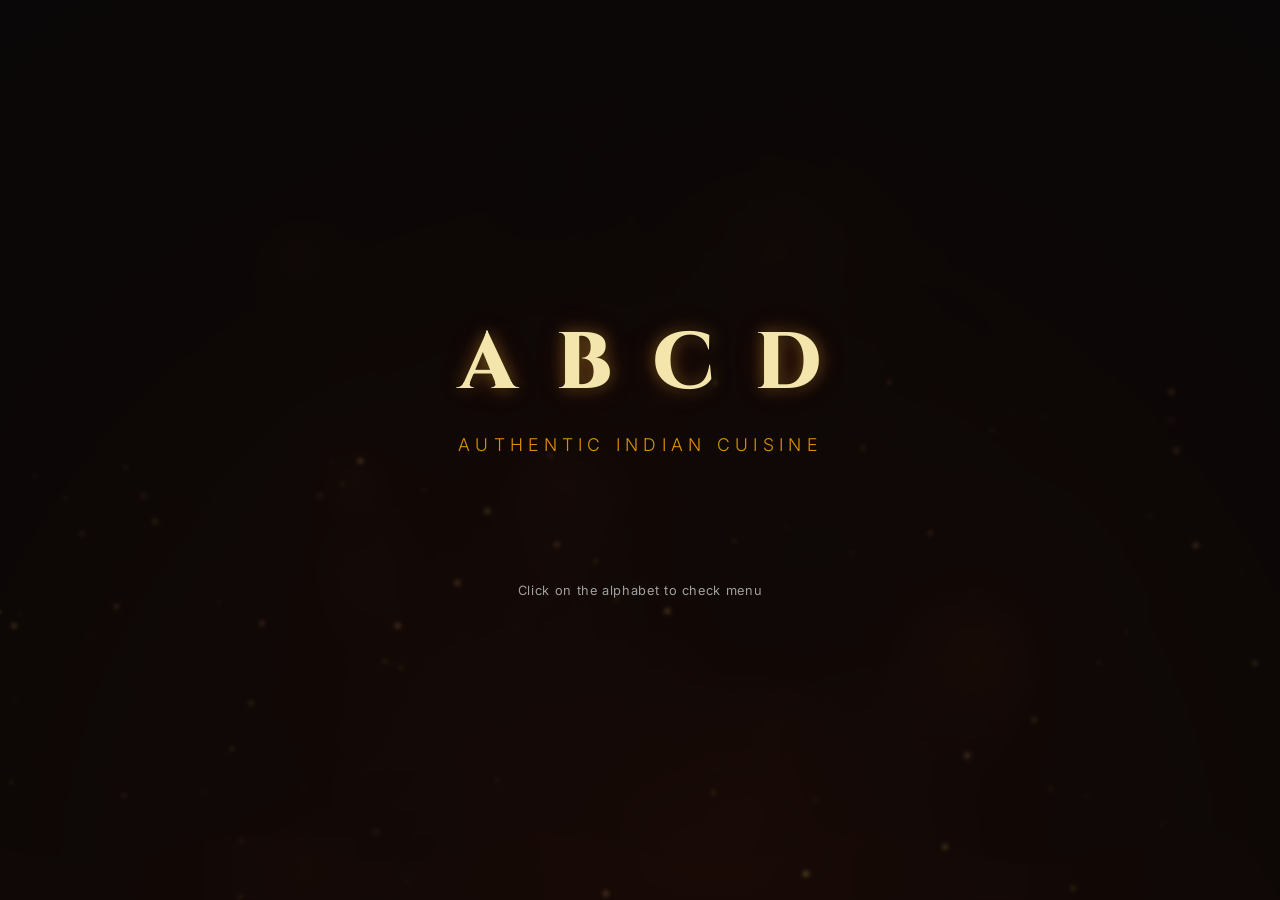
==== commit 5dd087f0: "perf: Optimize for QR Code with minification and hardware acceleration" ====
--- a/index.html
+++ b/index.html
@@ -8,8 +8,8 @@
     <link rel="preconnect" href="https://fonts.googleapis.com">
     <link rel="preconnect" href="https://fonts.gstatic.com" crossorigin>
     <link href="https://fonts.googleapis.com/css2?family=Cinzel:wght@400;600;800&family=Inter:wght@300;400;500&display=swap" rel="stylesheet">
-    <!-- Main Stylesheet -->
-    <link rel="stylesheet" href="css/styles.css">
+    <!-- Main Stylesheet (Minified) -->
+    <link rel="stylesheet" href="css/styles.min.css">
 </head>
 <body class="page-transition">
     <!-- Cinematic Wok Hay Background -->
@@ -51,8 +51,8 @@
 
     </div>
 
-    <!-- Scripts -->
-    <script src="js/animations.js"></script>
-    <script src="js/router.js"></script>
+    <!-- Scripts (Minified and Deferred) -->
+    <script src="js/animations.min.js" defer></script>
+    <script src="js/router.min.js" defer></script>
 </body>
 </html>
--- a/css/styles.min.css
+++ b/css/styles.min.css
@@ -0,0 +1 @@
+:root{--color-bg-dark:#0a0a0a;--color-bg-overlay:rgba(10, 10, 10, 0.65);--color-primary:#ffaa00;--color-primary-glow:#ff4500;--color-gold:#d4af37;--color-gold-light:#f3e5ab;--text-main:#f5f5f5;--text-muted:#a0a0a0;--font-heading:'Cinzel',serif;--font-body:'Inter',sans-serif;--spacing-sm:0.5rem;--spacing-md:1rem;--spacing-lg:2rem;--spacing-xl:3rem}*{margin:0;padding:0;box-sizing:border-box;-webkit-tap-highlight-color:transparent}body,html{width:100%;min-height:100vh;overflow-x:hidden;background-color:var(--color-bg-dark);font-family:var(--font-body);color:var(--text-main)}#wok-hay-canvas{position:fixed;top:0;left:0;width:100%;height:100%;z-index:0;pointer-events:none;background:radial-gradient(circle at center 80%,#2a0800 0,#0a0a0a 100%)}body.page-transition{opacity:0;transition:opacity .4s ease-in-out}body.page-loaded{opacity:1}body.page-exiting{opacity:0}.app-container{position:relative;z-index:10;width:100%;height:100%;display:flex;flex-direction:column}.view{position:relative;width:100%;min-height:100vh;display:flex;flex-direction:column}.view.active{pointer-events:auto}#view-landing{justify-content:center;align-items:center;background:var(--color-bg-overlay);backdrop-filter:blur(2px);-webkit-backdrop-filter:blur(2px)}.landing-content{display:flex;flex-direction:column;align-items:center;justify-content:center;text-align:center;height:100%;padding:var(--spacing-lg);z-index:2}.brand-container{margin-bottom:4rem;animation:fadeInDown 1.5s ease-out forwards}.abcd-navigation{display:flex;justify-content:center;gap:1.5rem;margin-bottom:var(--spacing-sm);animation:fadeInDown 1.5s ease-out forwards}.abcd-letter{background:0 0;border:none;font-family:var(--font-heading);font-size:5rem;font-weight:800;color:var(--color-gold-light);cursor:pointer;position:relative;text-transform:uppercase;text-shadow:0 0 15px rgba(212,175,55,.4),0 0 30px rgba(255,69,0,.2),2px 2px 4px rgba(0,0,0,.8);transition:transform .4s cubic-bezier(.175, .885, .32, 1.275),text-shadow .4s ease,color .4s ease;z-index:2;padding:.5rem;outline:0;-webkit-tap-highlight-color:transparent;will-change:transform,text-shadow,color;transform:translateZ(0)}.abcd-letter::before{content:'';position:absolute;top:50%;left:50%;transform:translate(-50%,-50%) scale(.8);width:100%;height:100%;background:radial-gradient(circle,rgba(255,69,0,.6) 0,rgba(212,175,55,0) 70%);opacity:0;z-index:-1;border-radius:50%;transition:all .4s ease;pointer-events:none;will-change:transform,opacity}.abcd-letter::after{content:'';position:absolute;top:60%;left:50%;width:150%;height:150%;transform:translate(-50%,-50%);background:radial-gradient(circle at center bottom,rgba(255,100,0,.5) 0,rgba(200,50,0,0) 60%);opacity:0;z-index:-2;border-radius:50%;pointer-events:none;transition:opacity .4s ease;filter:blur(10px);will-change:opacity,transform}.abcd-letter:active,.abcd-letter:hover{transform:scale(1.2) translateY(-10px);color:#fff;text-shadow:0 0 25px rgba(255,170,0,.8),0 0 50px rgba(255,69,0,.6),0 -10px 30px rgba(255,0,0,.4)}.abcd-letter:active::before,.abcd-letter:hover::before{opacity:1;transform:translate(-50%,-50%) scale(1.5);animation:pulseHeat 2s infinite alternate}.abcd-letter:active::after,.abcd-letter:hover::after{opacity:1;animation:wokHayFlame 1.5s infinite ease-in-out alternate}.spark-layer{position:absolute;top:50%;left:50%;width:3px;height:3px;background:0 0;border-radius:50%;z-index:10;opacity:0;pointer-events:none;will-change:opacity,box-shadow}.abcd-letter:active .spark-layer,.abcd-letter:hover .spark-layer{opacity:1;animation:sparkFountain 1s linear infinite}.abcd-letter:active .spark-layer:nth-child(2),.abcd-letter:hover .spark-layer:nth-child(2){animation:sparkFountain 1.2s linear infinite .4s}.abcd-letter:active .spark-layer:nth-child(3),.abcd-letter:hover .spark-layer:nth-child(3){animation:sparkFountain .9s linear infinite .7s}.brand-subtitle{font-family:var(--font-body);font-weight:300;font-size:1.1rem;letter-spacing:.3em;color:var(--color-primary);margin-top:var(--spacing-sm);text-transform:uppercase;opacity:.85}.entrance-action{display:flex;flex-direction:column;align-items:center;gap:var(--spacing-md);margin-top:4rem;animation:fadeInUp 1.5s ease-out .5s forwards;opacity:0}.instruction{font-size:.8rem;color:var(--text-muted);letter-spacing:.05em;animation:pulseText 3s infinite ease-in-out}#view-menu{background:0 0}.menu-header{display:flex;align-items:center;padding:var(--spacing-lg) var(--spacing-md);border-bottom:1px solid rgba(212,175,55,.2);background:linear-gradient(to bottom,rgba(10,10,10,.9),transparent);position:sticky;top:0;z-index:20;backdrop-filter:blur(10px)}.menu-header h2{font-family:var(--font-heading);color:var(--color-gold);flex-grow:1;text-align:center;letter-spacing:.1em;margin-right:24px}.btn-icon{background:0 0;border:none;color:var(--color-gold);cursor:pointer;padding:var(--spacing-sm);display:flex;align-items:center;justify-content:center;transition:transform .2s ease,color .2s ease}.btn-icon:active,.btn-icon:hover{color:var(--color-primary);transform:translateX(-3px)}.menu-content{padding:var(--spacing-lg);flex-grow:1}.menu-placeholder{text-align:center;color:var(--text-muted);padding:4rem 0;font-style:italic}.menu-section{margin-bottom:3rem}.menu-category-title{font-family:var(--font-heading);color:var(--color-gold-light);font-size:1.8rem;font-weight:600;text-transform:uppercase;text-align:center;letter-spacing:.15em;margin-bottom:.5rem;padding-bottom:1rem;position:relative}.menu-category-title::after{content:'';position:absolute;bottom:0;left:50%;transform:translateX(-50%);width:60px;height:2px;background:linear-gradient(90deg,transparent,var(--color-gold),transparent)}.menu-category-subtitle{text-align:center;color:var(--color-primary);font-style:italic;font-size:.9rem;margin-bottom:2rem;opacity:.8}.menu-grid{display:grid;grid-template-columns:1fr;gap:1.5rem}@media (min-width:768px){.menu-grid{grid-template-columns:repeat(2,1fr);gap:2rem}}.menu-item-card{background:rgba(15,15,15,.6);border:1px solid rgba(212,175,55,.15);border-radius:8px;padding:1.5rem;backdrop-filter:blur(5px);-webkit-backdrop-filter:blur(5px);transition:transform .3s ease,box-shadow .3s ease,border-color .3s ease;display:flex;flex-direction:column}.menu-item-card:hover{transform:translateY(-5px);border-color:rgba(212,175,55,.4);box-shadow:0 10px 20px rgba(0,0,0,.5),0 0 15px rgba(255,170,0,.1)}.item-header{display:flex;justify-content:space-between;align-items:baseline;margin-bottom:.5rem;gap:1rem}.item-name-group{display:flex;align-items:center;gap:.5rem}.item-name{font-family:var(--font-heading);color:var(--color-gold);font-size:1.2rem;font-weight:600;margin:0}.item-leader{flex-grow:1;border-bottom:1px dotted rgba(212,175,55,.3);position:relative;top:-6px}.item-price{font-family:var(--font-body);font-weight:500;color:var(--color-gold-light);font-size:1.1rem}.item-desc{font-family:var(--font-body);color:var(--text-muted);font-size:.9rem;line-height:1.5;margin:0}.indicator{display:inline-flex;align-items:center;justify-content:center;width:16px;height:16px;border-radius:50%;font-size:10px;font-weight:700;border:1px solid currentColor}.indicator.veg{color:#4caf50}.indicator.spicy{color:#f44336}.scroll-reveal{opacity:0;transform:translateY(30px) translateZ(0);transition:opacity .8s cubic-bezier(.25, .46, .45, .94),transform .8s cubic-bezier(.25, .46, .45, .94);will-change:transform,opacity}.scroll-reveal.visible{opacity:1;transform:translateY(0) translateZ(0)}@keyframes fadeInDown{from{opacity:0;transform:translateY(-30px)}to{opacity:1;transform:translateY(0)}}@keyframes fadeInUp{from{opacity:0;transform:translateY(30px)}to{opacity:1;transform:translateY(0)}}@keyframes pulseText{0%,100%{opacity:.5}50%{opacity:.9}}@keyframes pulseHeat{0%{transform:translate(-50%,-50%) scale(1.3);opacity:.7}100%{transform:translate(-50%,-50%) scale(1.6);opacity:1}}@keyframes wokHayFlame{0%{transform:translate(-50%,-40%) scale(1);filter:blur(8px)}50%{transform:translate(-50%,-55%) scale(1.1);filter:blur(12px)}100%{transform:translate(-50%,-45%) scale(1.05);filter:blur(10px)}}@keyframes sparkFountain{0%{box-shadow:0 0 0 transparent;opacity:1}50%{box-shadow:-15px -20px 2px var(--color-gold),20px -30px 1px var(--color-primary-glow),0 -40px 2px #fff;opacity:.8}100%{box-shadow:-30px -50px 0 transparent,40px -70px 0 transparent,0 -90px 0 transparent;opacity:0}}@media (max-width:480px){.abcd-navigation{gap:.8rem}.abcd-letter{font-size:3.8rem}}
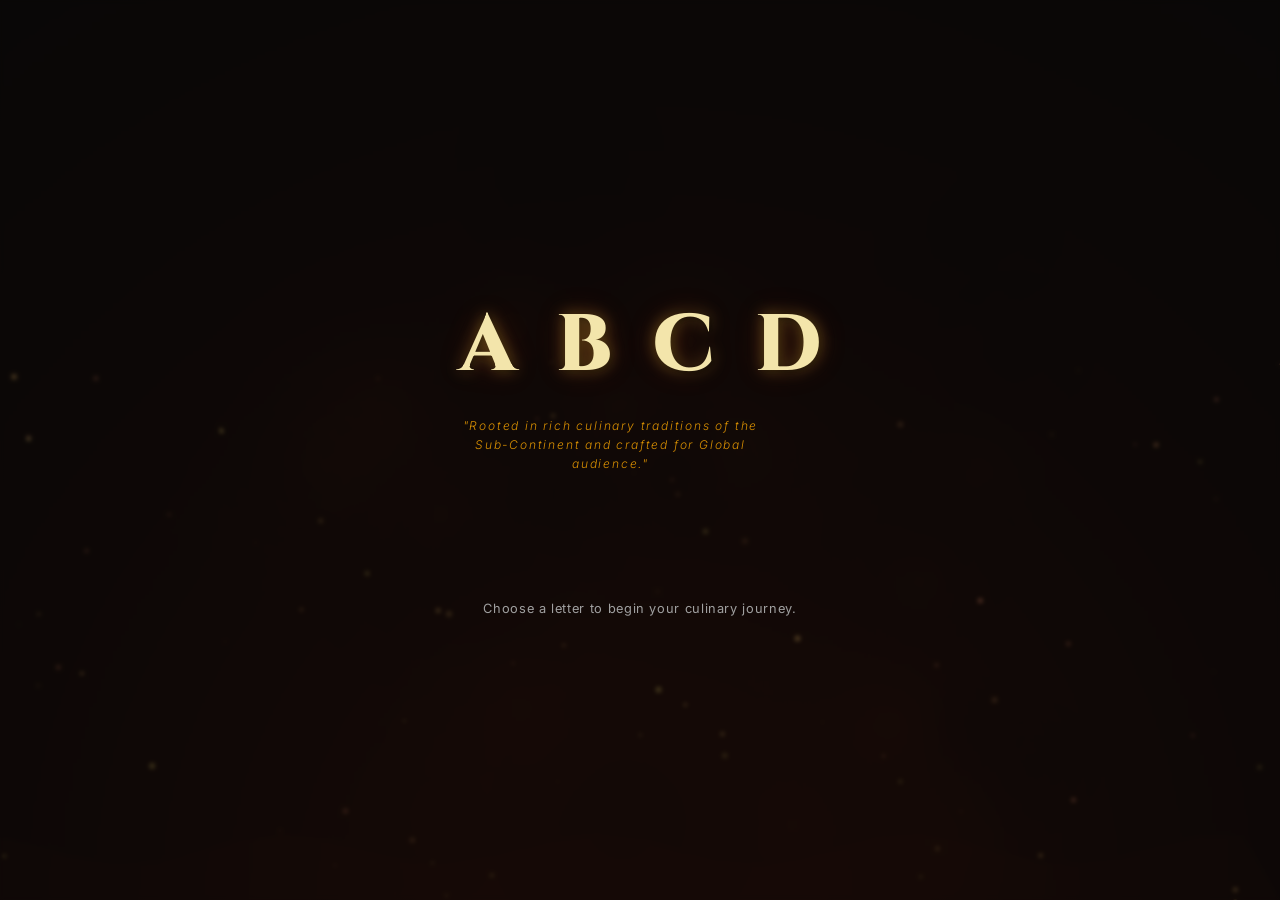
==== commit 320d3b93: "style: Reduce brand subtitle font size to 0.75rem with refined styling" ====
--- a/index.html
+++ b/index.html
@@ -1,5 +1,6 @@
 <!DOCTYPE html>
 <html lang="en">
+
 <head>
     <meta charset="UTF-8">
     <meta name="viewport" content="width=device-width, initial-scale=1.0, maximum-scale=1.0, user-scalable=no">
@@ -7,17 +8,20 @@
     <!-- Premium Google Fonts for Restaurant Feel -->
     <link rel="preconnect" href="https://fonts.googleapis.com">
     <link rel="preconnect" href="https://fonts.gstatic.com" crossorigin>
-    <link href="https://fonts.googleapis.com/css2?family=Cinzel:wght@400;600;800&family=Inter:wght@300;400;500&display=swap" rel="stylesheet">
+    <link
+        href="https://fonts.googleapis.com/css2?family=Cinzel:wght@400;600;800&family=Inter:wght@300;400;500&display=swap"
+        rel="stylesheet">
     <!-- Main Stylesheet (Minified) -->
     <link rel="stylesheet" href="css/styles.min.css">
 </head>
+
 <body class="page-transition">
     <!-- Cinematic Wok Hay Background -->
     <canvas id="wok-hay-canvas"></canvas>
 
     <!-- App Container -->
     <div id="app" class="app-container">
-        
+
         <!-- Landing Page (Splash Screen) -->
         <main id="view-landing" class="view active">
             <div class="landing-content">
@@ -25,26 +29,35 @@
                     <nav class="abcd-navigation">
                         <button class="abcd-letter" data-url="appetizers.html">
                             A
-                            <div class="spark-layer"></div><div class="spark-layer"></div><div class="spark-layer"></div>
+                            <div class="spark-layer"></div>
+                            <div class="spark-layer"></div>
+                            <div class="spark-layer"></div>
                         </button>
                         <button class="abcd-letter" data-url="biryani.html">
                             B
-                            <div class="spark-layer"></div><div class="spark-layer"></div><div class="spark-layer"></div>
+                            <div class="spark-layer"></div>
+                            <div class="spark-layer"></div>
+                            <div class="spark-layer"></div>
                         </button>
                         <button class="abcd-letter" data-url="curries.html">
                             C
-                            <div class="spark-layer"></div><div class="spark-layer"></div><div class="spark-layer"></div>
+                            <div class="spark-layer"></div>
+                            <div class="spark-layer"></div>
+                            <div class="spark-layer"></div>
                         </button>
                         <button class="abcd-letter" data-url="desserts.html">
                             D
-                            <div class="spark-layer"></div><div class="spark-layer"></div><div class="spark-layer"></div>
+                            <div class="spark-layer"></div>
+                            <div class="spark-layer"></div>
+                            <div class="spark-layer"></div>
                         </button>
                     </nav>
-                    <p class="brand-subtitle">Authentic Indian Cuisine</p>
+                    <p class="brand-subtitle">"Rooted in rich culinary traditions of the Sub-Continent and crafted for
+                        Global audience."</p>
                 </div>
-                
+
                 <div class="entrance-action">
-                    <p class="instruction">Click on the alphabet to check menu</p>
+                    <p class="instruction">Choose a letter to begin your culinary journey.</p>
                 </div>
             </div>
         </main>
@@ -55,4 +68,5 @@
     <script src="js/animations.min.js" defer></script>
     <script src="js/router.min.js" defer></script>
 </body>
-</html>
+
+</html>
--- a/css/styles.min.css
+++ b/css/styles.min.css
@@ -1 +1 @@
-:root{--color-bg-dark:#0a0a0a;--color-bg-overlay:rgba(10, 10, 10, 0.65);--color-primary:#ffaa00;--color-primary-glow:#ff4500;--color-gold:#d4af37;--color-gold-light:#f3e5ab;--text-main:#f5f5f5;--text-muted:#a0a0a0;--font-heading:'Cinzel',serif;--font-body:'Inter',sans-serif;--spacing-sm:0.5rem;--spacing-md:1rem;--spacing-lg:2rem;--spacing-xl:3rem}*{margin:0;padding:0;box-sizing:border-box;-webkit-tap-highlight-color:transparent}body,html{width:100%;min-height:100vh;overflow-x:hidden;background-color:var(--color-bg-dark);font-family:var(--font-body);color:var(--text-main)}#wok-hay-canvas{position:fixed;top:0;left:0;width:100%;height:100%;z-index:0;pointer-events:none;background:radial-gradient(circle at center 80%,#2a0800 0,#0a0a0a 100%)}body.page-transition{opacity:0;transition:opacity .4s ease-in-out}body.page-loaded{opacity:1}body.page-exiting{opacity:0}.app-container{position:relative;z-index:10;width:100%;height:100%;display:flex;flex-direction:column}.view{position:relative;width:100%;min-height:100vh;display:flex;flex-direction:column}.view.active{pointer-events:auto}#view-landing{justify-content:center;align-items:center;background:var(--color-bg-overlay);backdrop-filter:blur(2px);-webkit-backdrop-filter:blur(2px)}.landing-content{display:flex;flex-direction:column;align-items:center;justify-content:center;text-align:center;height:100%;padding:var(--spacing-lg);z-index:2}.brand-container{margin-bottom:4rem;animation:fadeInDown 1.5s ease-out forwards}.abcd-navigation{display:flex;justify-content:center;gap:1.5rem;margin-bottom:var(--spacing-sm);animation:fadeInDown 1.5s ease-out forwards}.abcd-letter{background:0 0;border:none;font-family:var(--font-heading);font-size:5rem;font-weight:800;color:var(--color-gold-light);cursor:pointer;position:relative;text-transform:uppercase;text-shadow:0 0 15px rgba(212,175,55,.4),0 0 30px rgba(255,69,0,.2),2px 2px 4px rgba(0,0,0,.8);transition:transform .4s cubic-bezier(.175, .885, .32, 1.275),text-shadow .4s ease,color .4s ease;z-index:2;padding:.5rem;outline:0;-webkit-tap-highlight-color:transparent;will-change:transform,text-shadow,color;transform:translateZ(0)}.abcd-letter::before{content:'';position:absolute;top:50%;left:50%;transform:translate(-50%,-50%) scale(.8);width:100%;height:100%;background:radial-gradient(circle,rgba(255,69,0,.6) 0,rgba(212,175,55,0) 70%);opacity:0;z-index:-1;border-radius:50%;transition:all .4s ease;pointer-events:none;will-change:transform,opacity}.abcd-letter::after{content:'';position:absolute;top:60%;left:50%;width:150%;height:150%;transform:translate(-50%,-50%);background:radial-gradient(circle at center bottom,rgba(255,100,0,.5) 0,rgba(200,50,0,0) 60%);opacity:0;z-index:-2;border-radius:50%;pointer-events:none;transition:opacity .4s ease;filter:blur(10px);will-change:opacity,transform}.abcd-letter:active,.abcd-letter:hover{transform:scale(1.2) translateY(-10px);color:#fff;text-shadow:0 0 25px rgba(255,170,0,.8),0 0 50px rgba(255,69,0,.6),0 -10px 30px rgba(255,0,0,.4)}.abcd-letter:active::before,.abcd-letter:hover::before{opacity:1;transform:translate(-50%,-50%) scale(1.5);animation:pulseHeat 2s infinite alternate}.abcd-letter:active::after,.abcd-letter:hover::after{opacity:1;animation:wokHayFlame 1.5s infinite ease-in-out alternate}.spark-layer{position:absolute;top:50%;left:50%;width:3px;height:3px;background:0 0;border-radius:50%;z-index:10;opacity:0;pointer-events:none;will-change:opacity,box-shadow}.abcd-letter:active .spark-layer,.abcd-letter:hover .spark-layer{opacity:1;animation:sparkFountain 1s linear infinite}.abcd-letter:active .spark-layer:nth-child(2),.abcd-letter:hover .spark-layer:nth-child(2){animation:sparkFountain 1.2s linear infinite .4s}.abcd-letter:active .spark-layer:nth-child(3),.abcd-letter:hover .spark-layer:nth-child(3){animation:sparkFountain .9s linear infinite .7s}.brand-subtitle{font-family:var(--font-body);font-weight:300;font-size:1.1rem;letter-spacing:.3em;color:var(--color-primary);margin-top:var(--spacing-sm);text-transform:uppercase;opacity:.85}.entrance-action{display:flex;flex-direction:column;align-items:center;gap:var(--spacing-md);margin-top:4rem;animation:fadeInUp 1.5s ease-out .5s forwards;opacity:0}.instruction{font-size:.8rem;color:var(--text-muted);letter-spacing:.05em;animation:pulseText 3s infinite ease-in-out}#view-menu{background:0 0}.menu-header{display:flex;align-items:center;padding:var(--spacing-lg) var(--spacing-md);border-bottom:1px solid rgba(212,175,55,.2);background:linear-gradient(to bottom,rgba(10,10,10,.9),transparent);position:sticky;top:0;z-index:20;backdrop-filter:blur(10px)}.menu-header h2{font-family:var(--font-heading);color:var(--color-gold);flex-grow:1;text-align:center;letter-spacing:.1em;margin-right:24px}.btn-icon{background:0 0;border:none;color:var(--color-gold);cursor:pointer;padding:var(--spacing-sm);display:flex;align-items:center;justify-content:center;transition:transform .2s ease,color .2s ease}.btn-icon:active,.btn-icon:hover{color:var(--color-primary);transform:translateX(-3px)}.menu-content{padding:var(--spacing-lg);flex-grow:1}.menu-placeholder{text-align:center;color:var(--text-muted);padding:4rem 0;font-style:italic}.menu-section{margin-bottom:3rem}.menu-category-title{font-family:var(--font-heading);color:var(--color-gold-light);font-size:1.8rem;font-weight:600;text-transform:uppercase;text-align:center;letter-spacing:.15em;margin-bottom:.5rem;padding-bottom:1rem;position:relative}.menu-category-title::after{content:'';position:absolute;bottom:0;left:50%;transform:translateX(-50%);width:60px;height:2px;background:linear-gradient(90deg,transparent,var(--color-gold),transparent)}.menu-category-subtitle{text-align:center;color:var(--color-primary);font-style:italic;font-size:.9rem;margin-bottom:2rem;opacity:.8}.menu-grid{display:grid;grid-template-columns:1fr;gap:1.5rem}@media (min-width:768px){.menu-grid{grid-template-columns:repeat(2,1fr);gap:2rem}}.menu-item-card{background:rgba(15,15,15,.6);border:1px solid rgba(212,175,55,.15);border-radius:8px;padding:1.5rem;backdrop-filter:blur(5px);-webkit-backdrop-filter:blur(5px);transition:transform .3s ease,box-shadow .3s ease,border-color .3s ease;display:flex;flex-direction:column}.menu-item-card:hover{transform:translateY(-5px);border-color:rgba(212,175,55,.4);box-shadow:0 10px 20px rgba(0,0,0,.5),0 0 15px rgba(255,170,0,.1)}.item-header{display:flex;justify-content:space-between;align-items:baseline;margin-bottom:.5rem;gap:1rem}.item-name-group{display:flex;align-items:center;gap:.5rem}.item-name{font-family:var(--font-heading);color:var(--color-gold);font-size:1.2rem;font-weight:600;margin:0}.item-leader{flex-grow:1;border-bottom:1px dotted rgba(212,175,55,.3);position:relative;top:-6px}.item-price{font-family:var(--font-body);font-weight:500;color:var(--color-gold-light);font-size:1.1rem}.item-desc{font-family:var(--font-body);color:var(--text-muted);font-size:.9rem;line-height:1.5;margin:0}.indicator{display:inline-flex;align-items:center;justify-content:center;width:16px;height:16px;border-radius:50%;font-size:10px;font-weight:700;border:1px solid currentColor}.indicator.veg{color:#4caf50}.indicator.spicy{color:#f44336}.scroll-reveal{opacity:0;transform:translateY(30px) translateZ(0);transition:opacity .8s cubic-bezier(.25, .46, .45, .94),transform .8s cubic-bezier(.25, .46, .45, .94);will-change:transform,opacity}.scroll-reveal.visible{opacity:1;transform:translateY(0) translateZ(0)}@keyframes fadeInDown{from{opacity:0;transform:translateY(-30px)}to{opacity:1;transform:translateY(0)}}@keyframes fadeInUp{from{opacity:0;transform:translateY(30px)}to{opacity:1;transform:translateY(0)}}@keyframes pulseText{0%,100%{opacity:.5}50%{opacity:.9}}@keyframes pulseHeat{0%{transform:translate(-50%,-50%) scale(1.3);opacity:.7}100%{transform:translate(-50%,-50%) scale(1.6);opacity:1}}@keyframes wokHayFlame{0%{transform:translate(-50%,-40%) scale(1);filter:blur(8px)}50%{transform:translate(-50%,-55%) scale(1.1);filter:blur(12px)}100%{transform:translate(-50%,-45%) scale(1.05);filter:blur(10px)}}@keyframes sparkFountain{0%{box-shadow:0 0 0 transparent;opacity:1}50%{box-shadow:-15px -20px 2px var(--color-gold),20px -30px 1px var(--color-primary-glow),0 -40px 2px #fff;opacity:.8}100%{box-shadow:-30px -50px 0 transparent,40px -70px 0 transparent,0 -90px 0 transparent;opacity:0}}@media (max-width:480px){.abcd-navigation{gap:.8rem}.abcd-letter{font-size:3.8rem}}+:root{--color-bg-dark:#0a0a0a;--color-bg-overlay:rgba(10, 10, 10, 0.65);--color-primary:#ffaa00;--color-primary-glow:#ff4500;--color-gold:#d4af37;--color-gold-light:#f3e5ab;--text-main:#f5f5f5;--text-muted:#a0a0a0;--font-heading:'Cinzel',serif;--font-body:'Inter',sans-serif;--spacing-sm:0.5rem;--spacing-md:1rem;--spacing-lg:2rem;--spacing-xl:3rem}*{margin:0;padding:0;box-sizing:border-box;-webkit-tap-highlight-color:transparent}body,html{width:100%;min-height:100vh;overflow-x:hidden;background-color:var(--color-bg-dark);font-family:var(--font-body);color:var(--text-main)}#wok-hay-canvas{position:fixed;top:0;left:0;width:100%;height:100%;z-index:0;pointer-events:none;background:radial-gradient(circle at center 80%,#2a0800 0,#0a0a0a 100%)}body.page-transition{opacity:0;transition:opacity .4s ease-in-out}body.page-loaded{opacity:1}body.page-exiting{opacity:0}.app-container{position:relative;z-index:10;width:100%;height:100%;display:flex;flex-direction:column}.view{position:relative;width:100%;min-height:100vh;display:flex;flex-direction:column}.view.active{pointer-events:auto}#view-landing{justify-content:center;align-items:center;background:var(--color-bg-overlay);backdrop-filter:blur(2px);-webkit-backdrop-filter:blur(2px)}.landing-content{display:flex;flex-direction:column;align-items:center;justify-content:center;text-align:center;height:100%;padding:var(--spacing-lg);z-index:2}.brand-container{margin-bottom:4rem;animation:fadeInDown 1.5s ease-out forwards}.abcd-navigation{display:flex;justify-content:center;gap:1.5rem;margin-bottom:var(--spacing-sm);animation:fadeInDown 1.5s ease-out forwards}.abcd-letter{background:0 0;border:none;font-family:var(--font-heading);font-size:5rem;font-weight:800;color:var(--color-gold-light);cursor:pointer;position:relative;text-transform:uppercase;text-shadow:0 0 15px rgba(212,175,55,.4),0 0 30px rgba(255,69,0,.2),2px 2px 4px rgba(0,0,0,.8);transition:transform .4s cubic-bezier(.175, .885, .32, 1.275),text-shadow .4s ease,color .4s ease;z-index:2;padding:.5rem;outline:0;-webkit-tap-highlight-color:transparent;will-change:transform,text-shadow,color;transform:translateZ(0)}.abcd-letter::before{content:'';position:absolute;top:50%;left:50%;transform:translate(-50%,-50%) scale(.8);width:100%;height:100%;background:radial-gradient(circle,rgba(255,69,0,.6) 0,rgba(212,175,55,0) 70%);opacity:0;z-index:-1;border-radius:50%;transition:all .4s ease;pointer-events:none;will-change:transform,opacity}.abcd-letter::after{content:'';position:absolute;top:60%;left:50%;width:150%;height:150%;transform:translate(-50%,-50%);background:radial-gradient(circle at center bottom,rgba(255,100,0,.5) 0,rgba(200,50,0,0) 60%);opacity:0;z-index:-2;border-radius:50%;pointer-events:none;transition:opacity .4s ease;filter:blur(10px);will-change:opacity,transform}.abcd-letter:active,.abcd-letter:hover{transform:scale(1.2) translateY(-10px);color:#fff;text-shadow:0 0 25px rgba(255,170,0,.8),0 0 50px rgba(255,69,0,.6),0 -10px 30px rgba(255,0,0,.4)}.abcd-letter:active::before,.abcd-letter:hover::before{opacity:1;transform:translate(-50%,-50%) scale(1.5);animation:pulseHeat 2s infinite alternate}.abcd-letter:active::after,.abcd-letter:hover::after{opacity:1;animation:wokHayFlame 1.5s infinite ease-in-out alternate}.spark-layer{position:absolute;top:50%;left:50%;width:3px;height:3px;background:0 0;border-radius:50%;z-index:10;opacity:0;pointer-events:none;will-change:opacity,box-shadow}.abcd-letter:active .spark-layer,.abcd-letter:hover .spark-layer{opacity:1;animation:sparkFountain 1s linear infinite}.abcd-letter:active .spark-layer:nth-child(2),.abcd-letter:hover .spark-layer:nth-child(2){animation:sparkFountain 1.2s linear infinite .4s}.abcd-letter:active .spark-layer:nth-child(3),.abcd-letter:hover .spark-layer:nth-child(3){animation:sparkFountain .9s linear infinite .7s}.brand-subtitle{font-family:var(--font-body);font-weight:300;font-size:.75rem;letter-spacing:.15em;color:var(--color-primary);margin-top:var(--spacing-sm);text-transform:none;opacity:.85;max-width:320px;line-height:1.6;font-style:italic}.entrance-action{display:flex;flex-direction:column;align-items:center;gap:var(--spacing-md);margin-top:4rem;animation:fadeInUp 1.5s ease-out .5s forwards;opacity:0}.instruction{font-size:.8rem;color:var(--text-muted);letter-spacing:.05em;animation:pulseText 3s infinite ease-in-out}#view-menu{background:0 0}.menu-header{display:flex;align-items:center;padding:var(--spacing-lg) var(--spacing-md);border-bottom:1px solid rgba(212,175,55,.2);background:linear-gradient(to bottom,rgba(10,10,10,.9),transparent);position:sticky;top:0;z-index:20;backdrop-filter:blur(10px)}.menu-header h2{font-family:var(--font-heading);color:var(--color-gold);flex-grow:1;text-align:center;letter-spacing:.1em;margin-right:24px}.btn-icon{background:0 0;border:none;color:var(--color-gold);cursor:pointer;padding:var(--spacing-sm);display:flex;align-items:center;justify-content:center;transition:transform .2s ease,color .2s ease}.btn-icon:active,.btn-icon:hover{color:var(--color-primary);transform:translateX(-3px)}.menu-content{padding:var(--spacing-lg);flex-grow:1}.menu-placeholder{text-align:center;color:var(--text-muted);padding:4rem 0;font-style:italic}.menu-section{margin-bottom:3rem}.menu-category-title{font-family:var(--font-heading);color:var(--color-gold-light);font-size:1.8rem;font-weight:600;text-transform:uppercase;text-align:center;letter-spacing:.15em;margin-bottom:.5rem;padding-bottom:1rem;position:relative}.menu-category-title::after{content:'';position:absolute;bottom:0;left:50%;transform:translateX(-50%);width:60px;height:2px;background:linear-gradient(90deg,transparent,var(--color-gold),transparent)}.menu-category-subtitle{text-align:center;color:var(--color-primary);font-style:italic;font-size:.9rem;margin-bottom:2rem;opacity:.8}.menu-grid{display:grid;grid-template-columns:1fr;gap:1.5rem}@media (min-width:768px){.menu-grid{grid-template-columns:repeat(2,1fr);gap:2rem}}.menu-item-card{background:rgba(15,15,15,.6);border:1px solid rgba(212,175,55,.15);border-radius:8px;padding:1.5rem;backdrop-filter:blur(5px);-webkit-backdrop-filter:blur(5px);transition:transform .3s ease,box-shadow .3s ease,border-color .3s ease;display:flex;flex-direction:column}.menu-item-card:hover{transform:translateY(-5px);border-color:rgba(212,175,55,.4);box-shadow:0 10px 20px rgba(0,0,0,.5),0 0 15px rgba(255,170,0,.1)}.item-header{display:flex;justify-content:space-between;align-items:baseline;margin-bottom:.5rem;gap:1rem}.item-name-group{display:flex;align-items:center;gap:.5rem}.item-name{font-family:var(--font-heading);color:var(--color-gold);font-size:1.2rem;font-weight:600;margin:0}.item-leader{flex-grow:1;border-bottom:1px dotted rgba(212,175,55,.3);position:relative;top:-6px}.item-price{font-family:var(--font-body);font-weight:500;color:var(--color-gold-light);font-size:1.1rem}.item-desc{font-family:var(--font-body);color:var(--text-muted);font-size:.9rem;line-height:1.5;margin:0}.indicator{display:inline-flex;align-items:center;justify-content:center;width:16px;height:16px;border-radius:50%;font-size:10px;font-weight:700;border:1px solid currentColor}.indicator.veg{color:#4caf50}.indicator.spicy{color:#f44336}.scroll-reveal{opacity:0;transform:translateY(30px) translateZ(0);transition:opacity .8s cubic-bezier(.25, .46, .45, .94),transform .8s cubic-bezier(.25, .46, .45, .94);will-change:transform,opacity}.scroll-reveal.visible{opacity:1;transform:translateY(0) translateZ(0)}@keyframes fadeInDown{from{opacity:0;transform:translateY(-30px)}to{opacity:1;transform:translateY(0)}}@keyframes fadeInUp{from{opacity:0;transform:translateY(30px)}to{opacity:1;transform:translateY(0)}}@keyframes pulseText{0%,100%{opacity:.5}50%{opacity:.9}}@keyframes pulseHeat{0%{transform:translate(-50%,-50%) scale(1.3);opacity:.7}100%{transform:translate(-50%,-50%) scale(1.6);opacity:1}}@keyframes wokHayFlame{0%{transform:translate(-50%,-40%) scale(1);filter:blur(8px)}50%{transform:translate(-50%,-55%) scale(1.1);filter:blur(12px)}100%{transform:translate(-50%,-45%) scale(1.05);filter:blur(10px)}}@keyframes sparkFountain{0%{box-shadow:0 0 0 transparent;opacity:1}50%{box-shadow:-15px -20px 2px var(--color-gold),20px -30px 1px var(--color-primary-glow),0 -40px 2px #fff;opacity:.8}100%{box-shadow:-30px -50px 0 transparent,40px -70px 0 transparent,0 -90px 0 transparent;opacity:0}}@media (max-width:480px){.abcd-navigation{gap:.8rem}.abcd-letter{font-size:3.8rem}}
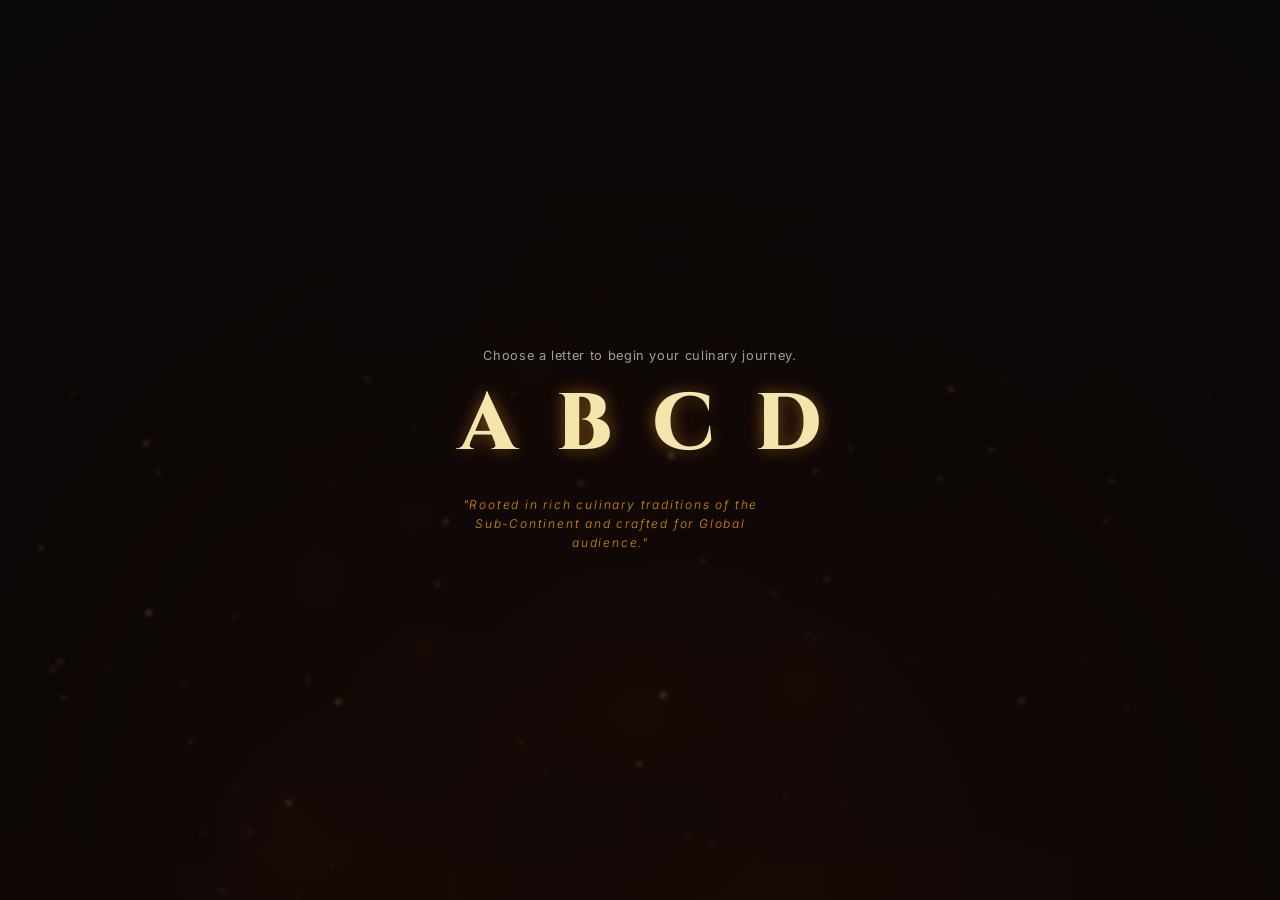
==== commit 3e104569: "style: Move instruction text above ABCD navigation letters" ====
--- a/index.html
+++ b/index.html
@@ -25,6 +25,10 @@
         <!-- Landing Page (Splash Screen) -->
         <main id="view-landing" class="view active">
             <div class="landing-content">
+                <div class="entrance-action">
+                    <p class="instruction">Choose a letter to begin your culinary journey.</p>
+                </div>
+
                 <div class="brand-container">
                     <nav class="abcd-navigation">
                         <button class="abcd-letter" data-url="appetizers.html">
@@ -55,10 +59,6 @@
                     <p class="brand-subtitle">"Rooted in rich culinary traditions of the Sub-Continent and crafted for
                         Global audience."</p>
                 </div>
-
-                <div class="entrance-action">
-                    <p class="instruction">Choose a letter to begin your culinary journey.</p>
-                </div>
             </div>
         </main>
 
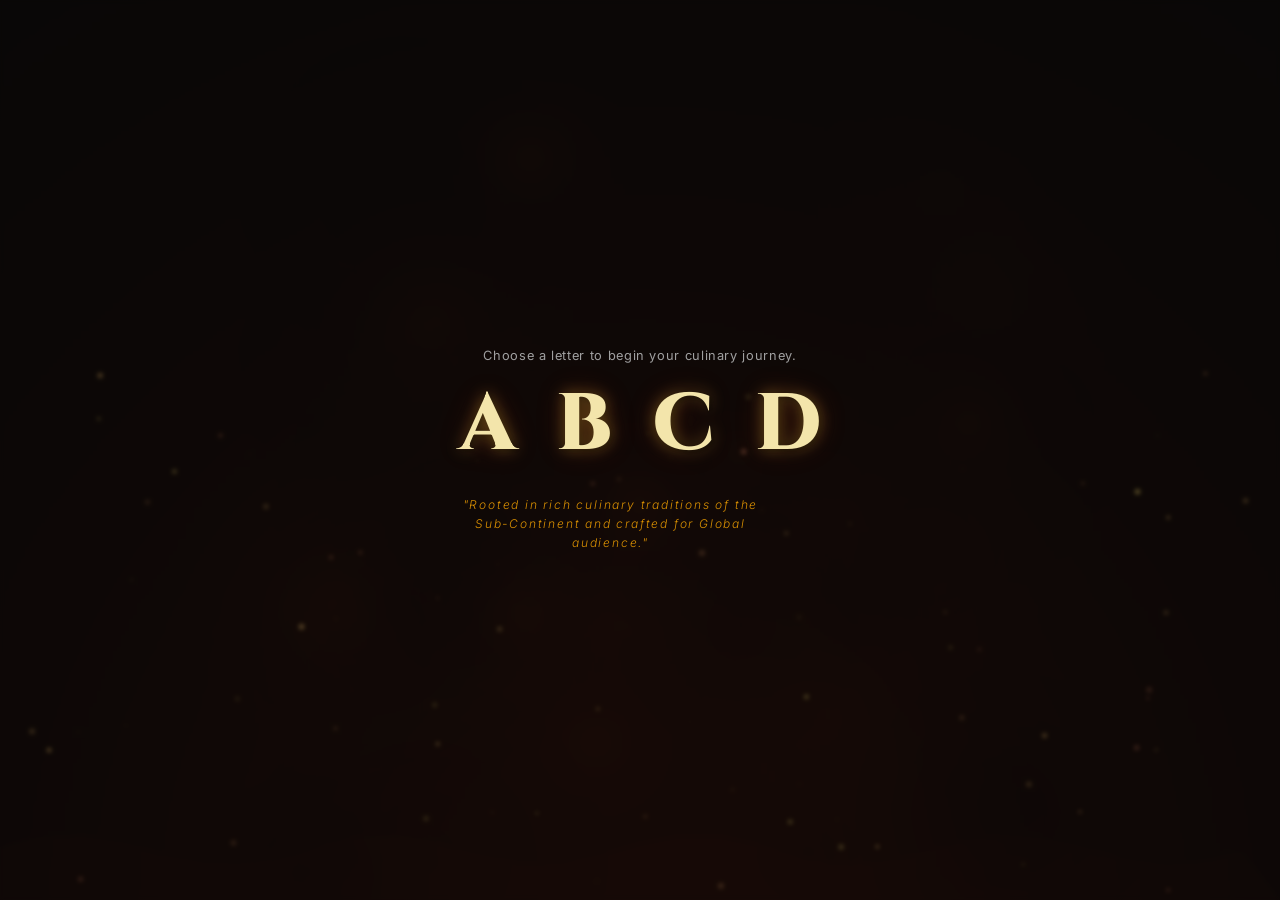
==== commit b434a88d: "feat: Disable D button on landing page" ====
--- a/index.html
+++ b/index.html
@@ -49,7 +49,7 @@
                             <div class="spark-layer"></div>
                             <div class="spark-layer"></div>
                         </button>
-                        <button class="abcd-letter" data-url="desserts.html">
+                        <button class="abcd-letter" data-url="desserts.html" disabled>
                             D
                             <div class="spark-layer"></div>
                             <div class="spark-layer"></div>
